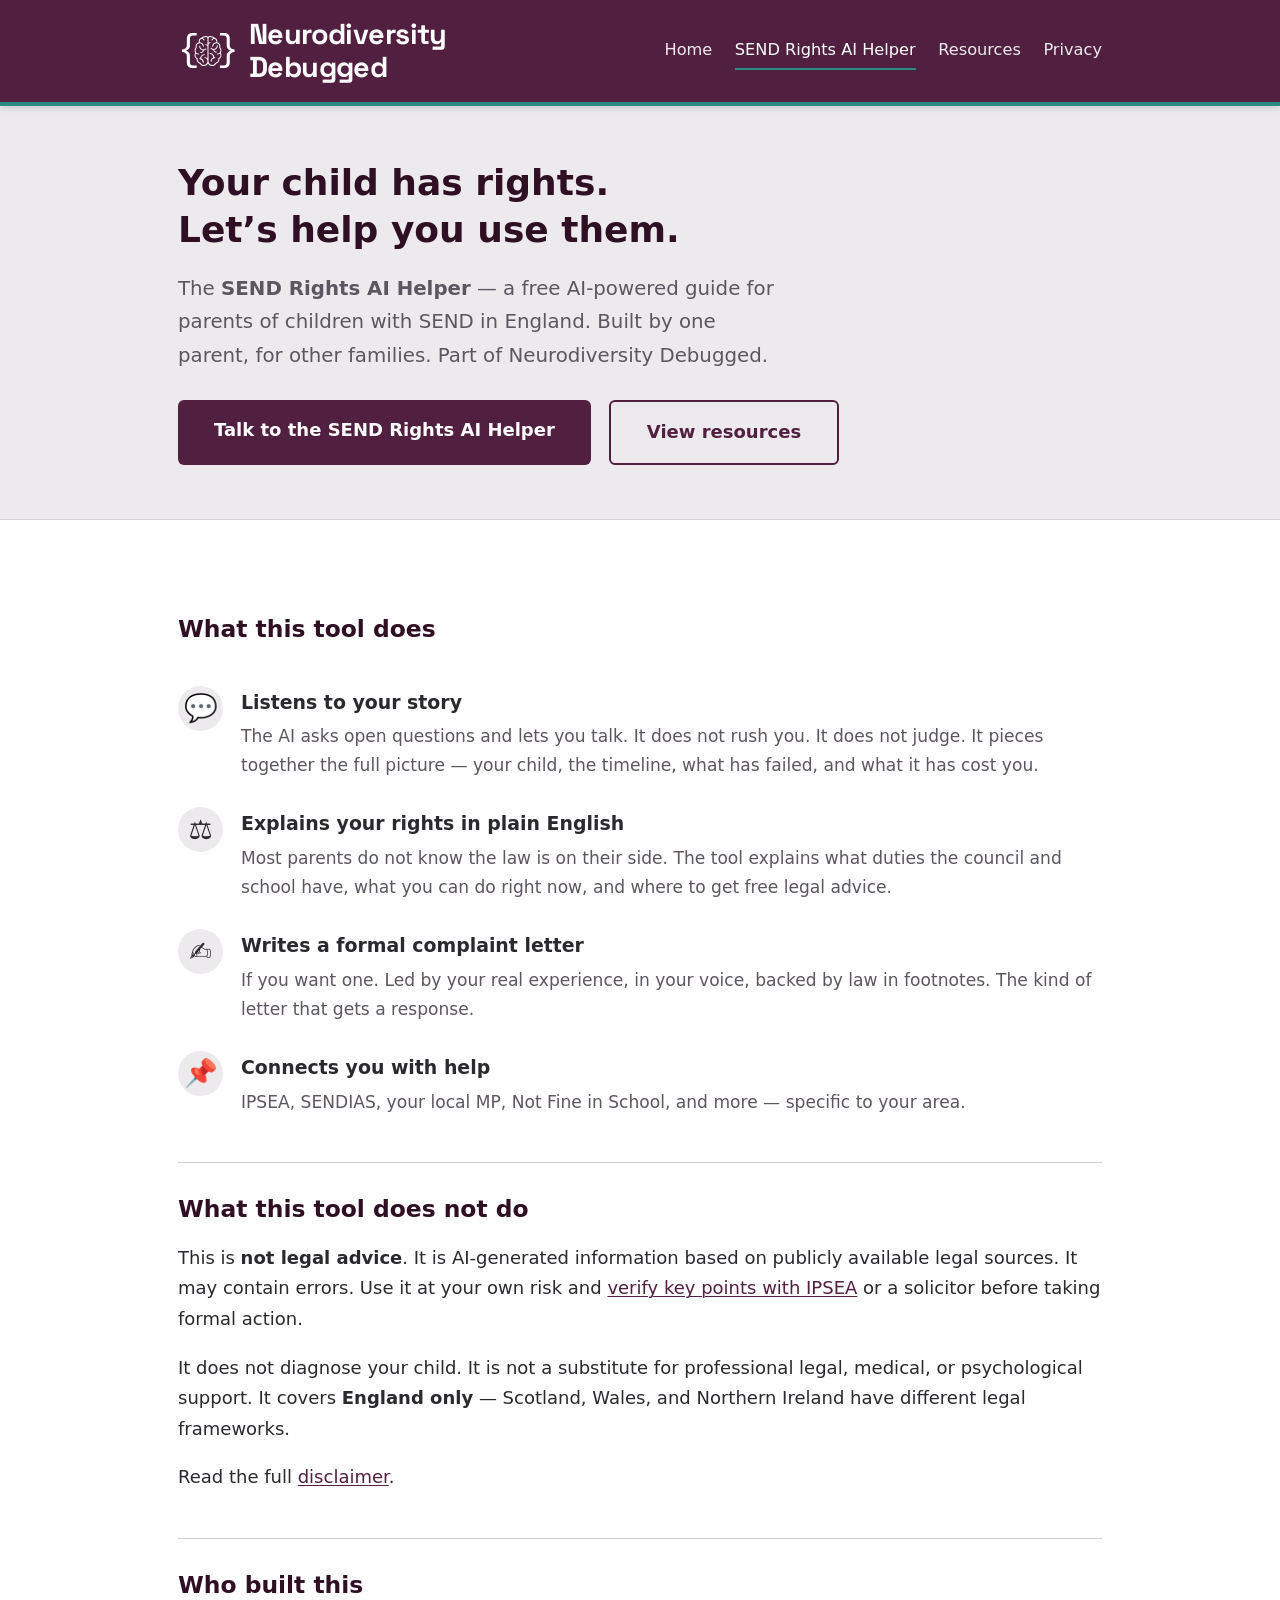
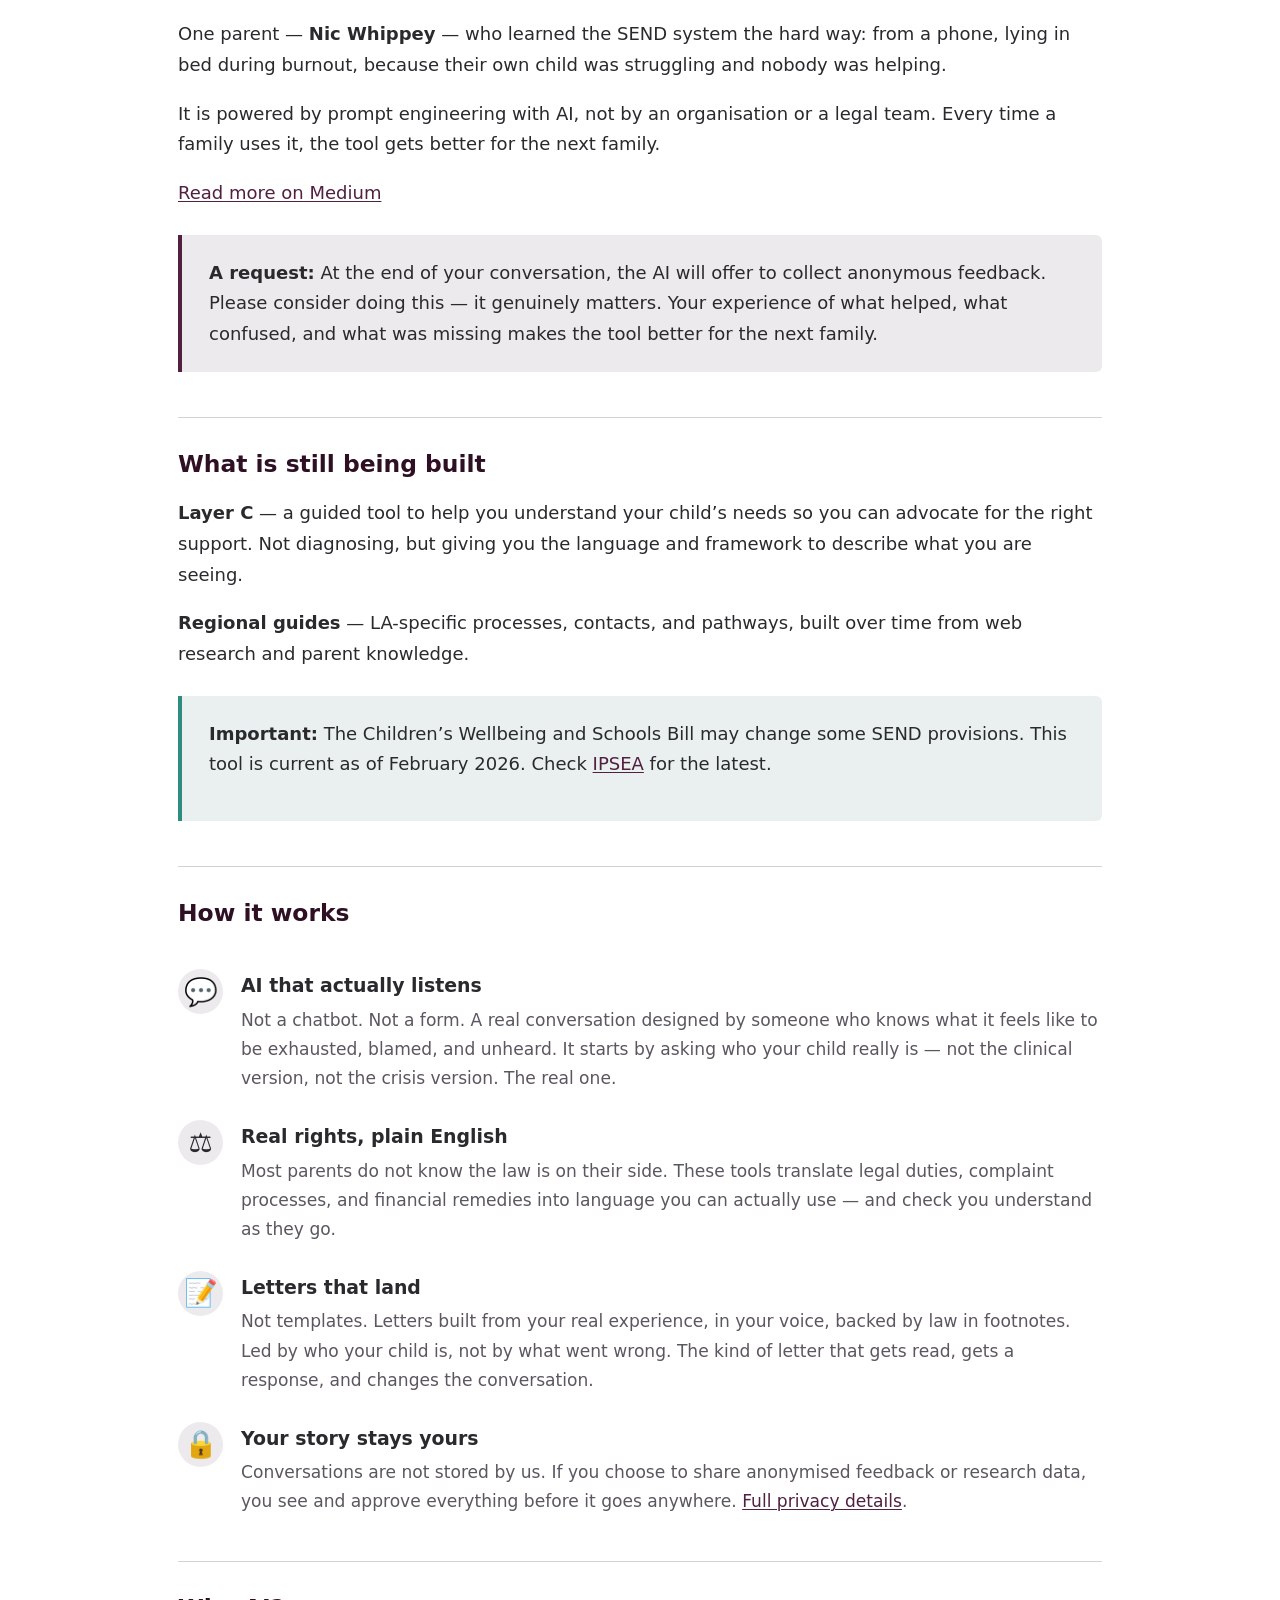
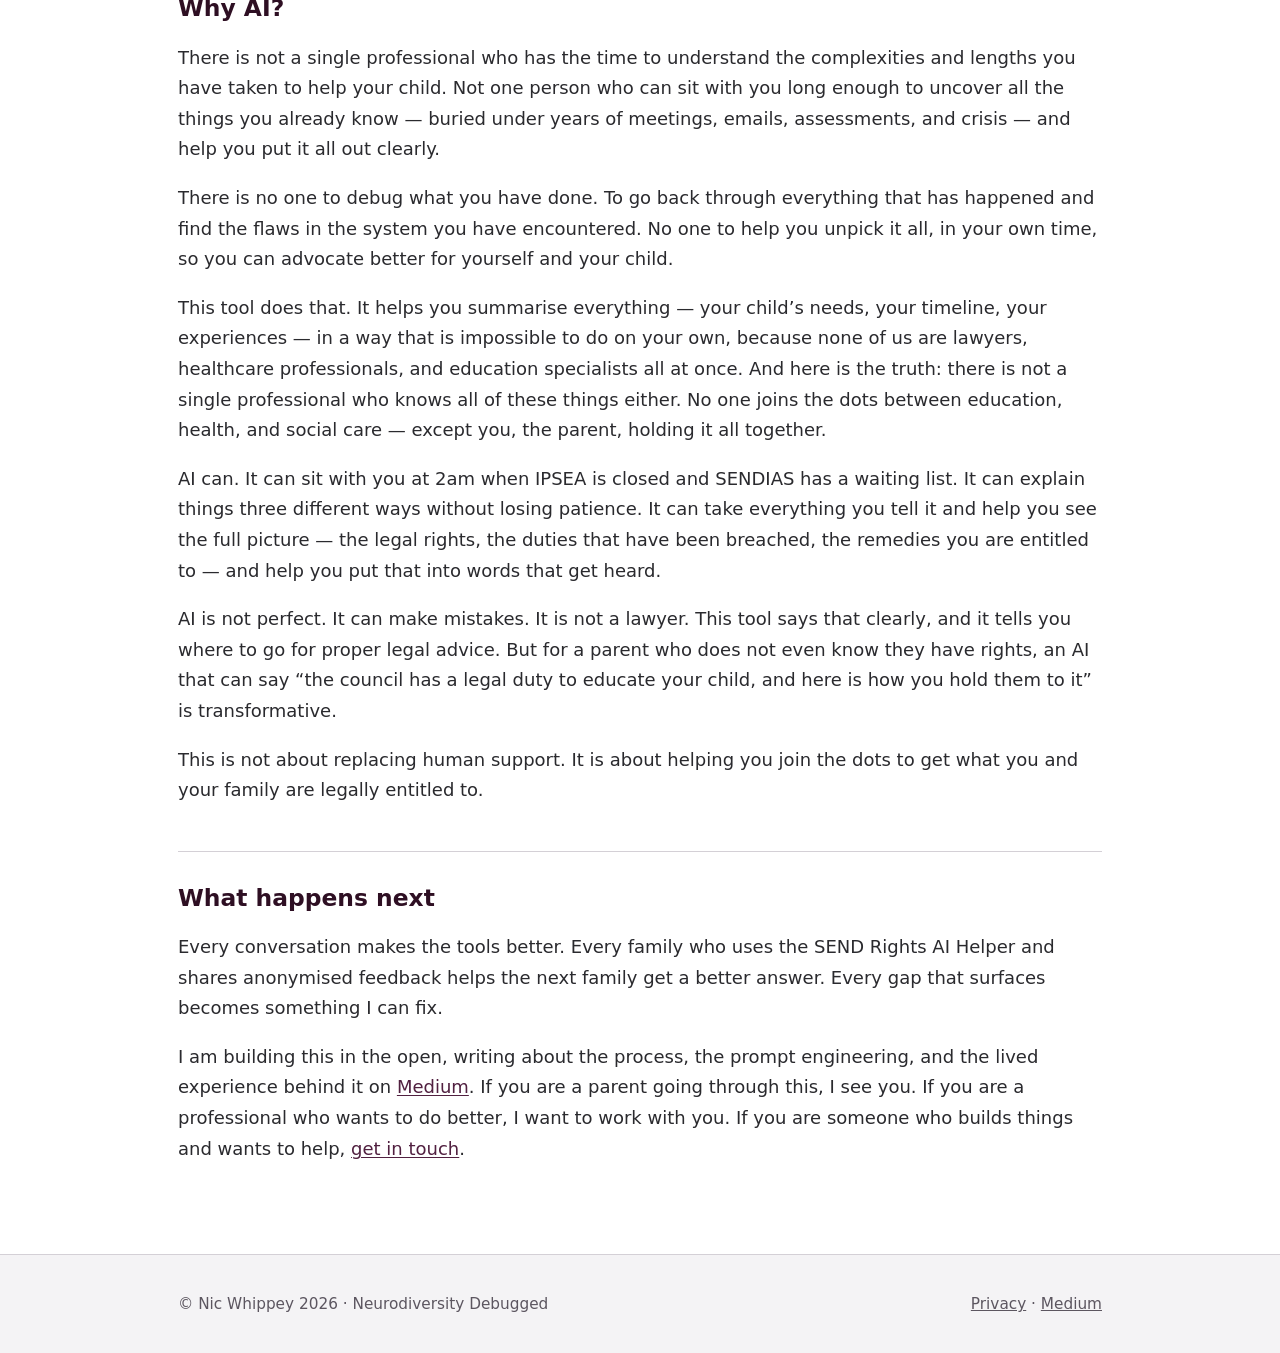
==== send-rights-ai-helper/index.html @ 7d69e595 "Add new resources and disclaimers for SEND Rights AI Helper - Created resources.html with free legal" ====
<!DOCTYPE html>
<html lang="en-GB">
<head>
  <meta charset="UTF-8">
  <meta name="viewport" content="width=device-width, initial-scale=1.0">
  <title>Neurodiversity Debugged &mdash; SEND Rights AI Helper</title>
  <meta name="description" content="Neurodiversity Debugged: free AI-powered tools for families navigating SEND in England. The SEND Rights AI Helper helps you understand your rights, get practical advice, and write formal complaint letters.">
  <link rel="stylesheet" href="/style.css">
  <link rel="icon" type="image/png" href="/icons/logo.png">
  <link rel="preconnect" href="https://fonts.googleapis.com">
  <link rel="preconnect" href="https://fonts.gstatic.com" crossorigin>
  <link href="https://fonts.googleapis.com/css2?family=Space+Grotesk:wght@600;700&display=swap" rel="stylesheet">
  <script src="/header.js" defer></script>
</head>
<body>

<a class="skip-link" href="#main">Skip to content</a>

<div id="site-header"></div>

<section class="hero">
  <div class="container">
    <h1>Your child has rights.<br>Let&rsquo;s help you use them.</h1>
    <p>The <strong>SEND Rights AI Helper</strong> — a free AI-powered guide for parents of children with SEND in England. Built by one parent, for other families. Part of Neurodiversity Debugged.</p>
    <div class="btn-group">
      <a href="#" class="btn btn-primary">Talk to the SEND Rights AI Helper</a>
      <a href="/resources.html" class="btn btn-secondary">View resources</a>
    </div>
  </div>
</section>

<main id="main">
  <div class="container">

    <h2>What this tool does</h2>

    <div class="features">
      <div class="feature">
        <div class="feature-icon" aria-hidden="true">&#128172;</div>
        <div>
          <h3>Listens to your story</h3>
          <p>The AI asks open questions and lets you talk. It does not rush you. It does not judge. It pieces together the full picture — your child, the timeline, what has failed, and what it has cost you.</p>
        </div>
      </div>

      <div class="feature">
        <div class="feature-icon" aria-hidden="true">&#9878;</div>
        <div>
          <h3>Explains your rights in plain English</h3>
          <p>Most parents do not know the law is on their side. The tool explains what duties the council and school have, what you can do right now, and where to get free legal advice.</p>
        </div>
      </div>

      <div class="feature">
        <div class="feature-icon" aria-hidden="true">&#9997;</div>
        <div>
          <h3>Writes a formal complaint letter</h3>
          <p>If you want one. Led by your real experience, in your voice, backed by law in footnotes. The kind of letter that gets a response.</p>
        </div>
      </div>

      <div class="feature">
        <div class="feature-icon" aria-hidden="true">&#128204;</div>
        <div>
          <h3>Connects you with help</h3>
          <p>IPSEA, SENDIAS, your local MP, Not Fine in School, and more — specific to your area.</p>
        </div>
      </div>
    </div>

    <h2>What this tool does not do</h2>

    <p>This is <strong>not legal advice</strong>. It is AI-generated information based on publicly available legal sources. It may contain errors. Use it at your own risk and <a href="https://www.ipsea.org.uk">verify key points with IPSEA</a> or a solicitor before taking formal action.</p>

    <p>It does not diagnose your child. It is not a substitute for professional legal, medical, or psychological support. It covers <strong>England only</strong> — Scotland, Wales, and Northern Ireland have different legal frameworks.</p>

    <p>Read the full <a href="/send-rights-ai-helper/disclaimer.html">disclaimer</a>.</p>

    <h2>Who built this</h2>

    <p>One parent — <strong>Nic Whippey</strong> — who learned the SEND system the hard way: from a phone, lying in bed during burnout, because their own child was struggling and nobody was helping.</p>

    <p>It is powered by prompt engineering with AI, not by an organisation or a legal team. Every time a family uses it, the tool gets better for the next family.</p>

    <p><a href="https://medium.com/@nic.whippey">Read more on Medium</a></p>

    <div class="highlight">
      <p><strong>A request:</strong> At the end of your conversation, the AI will offer to collect anonymous feedback. Please consider doing this — it genuinely matters. Your experience of what helped, what confused, and what was missing makes the tool better for the next family.</p>
    </div>

    <h2>What is still being built</h2>

    <p><strong>Layer C</strong> — a guided tool to help you understand your child&rsquo;s needs so you can advocate for the right support. Not diagnosing, but giving you the language and framework to describe what you are seeing.</p>

    <p><strong>Regional guides</strong> — LA-specific processes, contacts, and pathways, built over time from web research and parent knowledge.</p>

    <!--
    <p>If you would like to help test Layer C when it is ready, <a href="#">sign up here</a>.</p>
    -->

    <div class="warning">
      <p><strong>Important:</strong> The Children&rsquo;s Wellbeing and Schools Bill may change some SEND provisions. This tool is current as of February 2026. Check <a href="https://www.ipsea.org.uk">IPSEA</a> for the latest.</p>
    </div>

    <h2>How it works</h2>

    <div class="features">
      <div class="feature">
        <div class="feature-icon" aria-hidden="true">&#128172;</div>
        <div>
          <h3>AI that actually listens</h3>
          <p>Not a chatbot. Not a form. A real conversation designed by someone who knows what it feels like to be exhausted, blamed, and unheard. It starts by asking who your child really is &mdash; not the clinical version, not the crisis version. The real one.</p>
        </div>
      </div>

      <div class="feature">
        <div class="feature-icon" aria-hidden="true">&#9878;</div>
        <div>
          <h3>Real rights, plain English</h3>
          <p>Most parents do not know the law is on their side. These tools translate legal duties, complaint processes, and financial remedies into language you can actually use &mdash; and check you understand as they go.</p>
        </div>
      </div>

      <div class="feature">
        <div class="feature-icon" aria-hidden="true">&#128221;</div>
        <div>
          <h3>Letters that land</h3>
          <p>Not templates. Letters built from your real experience, in your voice, backed by law in footnotes. Led by who your child is, not by what went wrong. The kind of letter that gets read, gets a response, and changes the conversation.</p>
        </div>
      </div>

      <div class="feature">
        <div class="feature-icon" aria-hidden="true">&#128274;</div>
        <div>
          <h3>Your story stays yours</h3>
          <p>Conversations are not stored by us. If you choose to share anonymised feedback or research data, you see and approve everything before it goes anywhere. <a href="/send-rights-ai-helper/privacy.html">Full privacy details</a>.</p>
        </div>
      </div>
    </div>

    <h2>Why AI?</h2>

    <p>There is not a single professional who has the time to understand the complexities and lengths you have taken to help your child. Not one person who can sit with you long enough to uncover all the things you already know &mdash; buried under years of meetings, emails, assessments, and crisis &mdash; and help you put it all out clearly.</p>

    <p>There is no one to debug what you have done. To go back through everything that has happened and find the flaws in the system you have encountered. No one to help you unpick it all, in your own time, so you can advocate better for yourself and your child.</p>

    <p>This tool does that. It helps you summarise everything &mdash; your child&rsquo;s needs, your timeline, your experiences &mdash; in a way that is impossible to do on your own, because none of us are lawyers, healthcare professionals, and education specialists all at once. And here is the truth: there is not a single professional who knows all of these things either. No one joins the dots between education, health, and social care &mdash; except you, the parent, holding it all together.</p>

    <p>AI can. It can sit with you at 2am when IPSEA is closed and SENDIAS has a waiting list. It can explain things three different ways without losing patience. It can take everything you tell it and help you see the full picture &mdash; the legal rights, the duties that have been breached, the remedies you are entitled to &mdash; and help you put that into words that get heard.</p>

    <p>AI is not perfect. It can make mistakes. It is not a lawyer. This tool says that clearly, and it tells you where to go for proper legal advice. But for a parent who does not even know they have rights, an AI that can say &ldquo;the council has a legal duty to educate your child, and here is how you hold them to it&rdquo; is transformative.</p>

    <p>This is not about replacing human support. It is about helping you join the dots to get what you and your family are legally entitled to.</p>

    <h2>What happens next</h2>

    <p>Every conversation makes the tools better. Every family who uses the SEND Rights AI Helper and shares anonymised feedback helps the next family get a better answer. Every gap that surfaces becomes something I can fix.</p>

    <p>I am building this in the open, writing about the process, the prompt engineering, and the lived experience behind it on <a href="https://medium.com/@nic.whippey">Medium</a>. If you are a parent going through this, I see you. If you are a professional who wants to do better, I want to work with you. If you are someone who builds things and wants to help, <a class="site-email">get in touch</a>.</p>

  </div>
</main>

<div id="site-footer"></div>

</body>
</html>
---- style.css ----
/* === Neurodiversity Debugged — Site Styles === */
/* Designed for exhausted parents. Large text, high contrast, calm colours, no clutter. */

:root {
  --primary: #512040;          /* Aubergine (≈9.5:1 on white ✓ AAA) */
  --primary-light: #EDEAED;    /* Cool grey-mauve wash — no pink */
  --primary-dark: #2E0F23;     /* Deep aubergine (≈16.5:1 on white ✓ AAA) */
  --accent: #2D8C82;           /* Teal accent (≈4.1:1 on white ✓ large text) */
  --text: #2A2A2E;             /* Near-black neutral (≈14:1 on white ✓ AAA) */
  --text-light: #5C5660;       /* Grey-mauve, not pink (≈5.8:1 on white ✓ AA) */
  --bg: #ffffff;
  --bg-warm: #F4F3F5;          /* Cool grey off-white — not pink */
  --border: #D4D0D6;           /* Neutral grey-mauve border */
  --link: #512040;
  --link-hover: #2E0F23;
  --danger: #B8433B;           /* Clear red (≈5.0:1 on white ✓ AA) */
  --max-width: 960px;
}

/* === Reset === */
*, *::before, *::after {
  box-sizing: border-box;
  margin: 0;
  padding: 0;
}

/* === Base === */
html {
  font-size: 18px;
  scroll-behavior: smooth;
}

body {
  font-family: 'Segoe UI', system-ui, -apple-system, sans-serif;
  color: var(--text);
  background: var(--bg);
  line-height: 1.7;
  -webkit-font-smoothing: antialiased;
}

/* === Layout === */
.container {
  max-width: var(--max-width);
  margin: 0 auto;
  padding: 0 1rem;
}

/* === Header === */
header {
  background: var(--primary);
  color: white;
  padding: 1rem 0;
  border-bottom: 4px solid var(--accent);
  position: sticky;
  top: 0;
  z-index: 1000;
  box-shadow: 0 2px 8px rgba(0,0,0,0.15);
}

header .container {
  display: flex;
  justify-content: space-between;
  align-items: center;
  flex-wrap: wrap;
  gap: 1rem;
}

.site-title {
  font-family: 'Space Grotesk', system-ui, sans-serif;
  font-size: 1.6rem;
  font-weight: 700;
  color: white;
  text-decoration: none;
  display: flex;
  align-items: center;
  gap: 0.6rem;
  line-height: 1.15;
  letter-spacing: -0.02em;
}

.site-logo {
  flex-shrink: 0;
}

.site-title:hover {
  opacity: 0.9;
}

nav {
  display: flex;
  gap: 1.25rem;
  flex-wrap: wrap;
}

nav a {
  color: rgba(255, 255, 255, 0.9);
  text-decoration: none;
  font-size: 0.9rem;
  font-weight: 500;
  padding: 0.25rem 0;
  border-bottom: 2px solid transparent;
  transition: border-color 0.2s, color 0.2s;
}

nav a:hover,
nav a[aria-current="page"] {
  color: white;
  border-bottom-color: var(--accent);
}

/* === Hero === */
.hero {
  background: var(--primary-light);
  padding: 3rem 0;
  border-bottom: 1px solid var(--border);
}

.hero h1 {
  font-size: 2rem;
  line-height: 1.3;
  margin-bottom: 1rem;
  color: var(--primary-dark);
}

.hero p {
  font-size: 1.1rem;
  color: var(--text-light);
  margin-bottom: 1.5rem;
  max-width: 600px;
}

/* === Buttons === */
.btn {
  display: inline-block;
  padding: 0.85rem 2rem;
  border-radius: 6px;
  font-size: 1rem;
  font-weight: 600;
  text-decoration: none;
  transition: background 0.2s, transform 0.1s;
  cursor: pointer;
  border: none;
}

.btn:active {
  transform: translateY(1px);
}

.btn-primary {
  background: var(--primary);
  color: white;
}

.btn-primary:hover {
  background: var(--primary-dark);
}

.btn-secondary {
  background: transparent;
  color: var(--primary);
  border: 2px solid var(--primary);
}

.btn-secondary:hover {
  background: var(--primary-light);
}

.btn-group {
  display: flex;
  gap: 1rem;
  flex-wrap: wrap;
  margin-top: 0.5rem;
}

/* === Main content === */
main {
  padding: 2.5rem 0 4rem;
}

main h1 {
  font-size: 1.8rem;
  color: var(--primary-dark);
  margin-bottom: 1.5rem;
  line-height: 1.3;
}

main h2 {
  font-size: 1.3rem;
  color: var(--primary-dark);
  margin-top: 2.5rem;
  margin-bottom: 0.75rem;
  padding-top: 1.5rem;
  border-top: 1px solid var(--border);
}

main h2:first-of-type {
  border-top: none;
  padding-top: 0;
}

main h3 {
  font-size: 1.1rem;
  color: var(--text);
  margin-top: 1.5rem;
  margin-bottom: 0.5rem;
}

main p {
  margin-bottom: 1rem;
}

main ul, main ol {
  margin-bottom: 1rem;
  padding-left: 1.5rem;
}

main li {
  margin-bottom: 0.4rem;
}

main a {
  color: var(--link);
  text-decoration: underline;
  text-decoration-thickness: 1px;
  text-underline-offset: 2px;
}

main a:hover {
  color: var(--link-hover);
  text-decoration-thickness: 2px;
}

/* === Cards === */
.card-grid {
  display: grid;
  grid-template-columns: repeat(auto-fit, minmax(280px, 1fr));
  gap: 1.25rem;
  margin: 1.5rem 0;
}

.card {
  background: var(--bg-warm);
  border: 1px solid var(--border);
  border-radius: 8px;
  padding: 1.5rem;
}

.card h3 {
  margin-top: 0;
  margin-bottom: 0.5rem;
  color: var(--primary-dark);
}

.card p {
  font-size: 0.95rem;
  color: var(--text-light);
  margin-bottom: 0.75rem;
}

.card a.card-link {
  font-weight: 600;
  font-size: 0.95rem;
}

a.card-link-block {
  display: block;
  text-decoration: none;
  color: inherit;
  transition: transform 0.15s ease, box-shadow 0.15s ease;
  cursor: pointer;
}

a.card-link-block:hover,
a.card-link-block:focus-visible {
  transform: translateY(-3px);
  box-shadow: 0 4px 12px rgba(0,0,0,0.12);
  border-color: var(--accent);
}

a.card-link-block:focus-visible {
  outline: 3px solid var(--accent);
  outline-offset: 2px;
}

/* === Highlight box === */
.highlight {
  background: var(--primary-light);
  border-left: 4px solid var(--primary);
  padding: 1.25rem 1.5rem;
  border-radius: 0 6px 6px 0;
  margin: 1.5rem 0;
}

.highlight p {
  margin-bottom: 0.5rem;
}

.highlight p:last-child {
  margin-bottom: 0;
}

/* === Warning box === */
.warning {
  background: #EAF0EF;
  border-left: 4px solid var(--accent);
  padding: 1.25rem 1.5rem;
  border-radius: 0 6px 6px 0;
  margin: 1.5rem 0;
}

/* === Feature list (landing page) === */
.features {
  margin: 2rem 0;
}

.feature {
  display: flex;
  gap: 1rem;
  align-items: flex-start;
  margin-bottom: 1.5rem;
}

.feature-icon {
  font-size: 1.5rem;
  flex-shrink: 0;
  width: 2.5rem;
  height: 2.5rem;
  background: var(--primary-light);
  border-radius: 50%;
  display: flex;
  align-items: center;
  justify-content: center;
}

.feature h3 {
  margin-top: 0;
  margin-bottom: 0.25rem;
  font-size: 1.05rem;
}

.feature p {
  font-size: 0.95rem;
  color: var(--text-light);
  margin-bottom: 0;
}

/* === Table === */
table {
  width: 100%;
  border-collapse: collapse;
  margin: 1.5rem 0;
  font-size: 0.95rem;
}

th, td {
  text-align: left;
  padding: 0.75rem 1rem;
  border-bottom: 1px solid var(--border);
}

th {
  background: var(--bg-warm);
  font-weight: 600;
  color: var(--primary-dark);
}

/* === Footer === */
footer {
  background: var(--bg-warm);
  border-top: 1px solid var(--border);
  padding: 2rem 0;
  font-size: 0.85rem;
  color: var(--text-light);
}

footer .container {
  display: flex;
  justify-content: space-between;
  flex-wrap: wrap;
  gap: 1rem;
}

footer a {
  color: var(--text-light);
  text-decoration: underline;
}

footer a:hover {
  color: var(--primary);
}

/* === Responsive === */
@media (max-width: 600px) {
  html {
    font-size: 16px;
  }

  header .container {
    flex-direction: column;
    align-items: flex-start;
  }

  .hero {
    padding: 2rem 0;
  }

  .hero h1 {
    font-size: 1.6rem;
  }

  .btn-group {
    flex-direction: column;
  }

  .btn {
    text-align: center;
    width: 100%;
  }

  footer .container {
    flex-direction: column;
  }
}

/* === Accessibility === */
:focus-visible {
  outline: 3px solid var(--accent);
  outline-offset: 2px;
}

@media (prefers-reduced-motion: reduce) {
  *, *::before, *::after {
    transition: none !important;
    animation: none !important;
    scroll-behavior: auto !important;
  }
}

/* Skip link */
.skip-link {
  position: absolute;
  top: -100%;
  left: 1rem;
  background: var(--primary);
  color: white;
  padding: 0.5rem 1rem;
  border-radius: 0 0 6px 6px;
  z-index: 100;
  font-weight: 600;
}

.skip-link:focus {
  top: 0;
}

/* === Print === */
@media print {
  header, footer, .btn, nav {
    display: none;
  }

  main {
    padding: 0;
  }

  body {
    font-size: 12pt;
  }
}
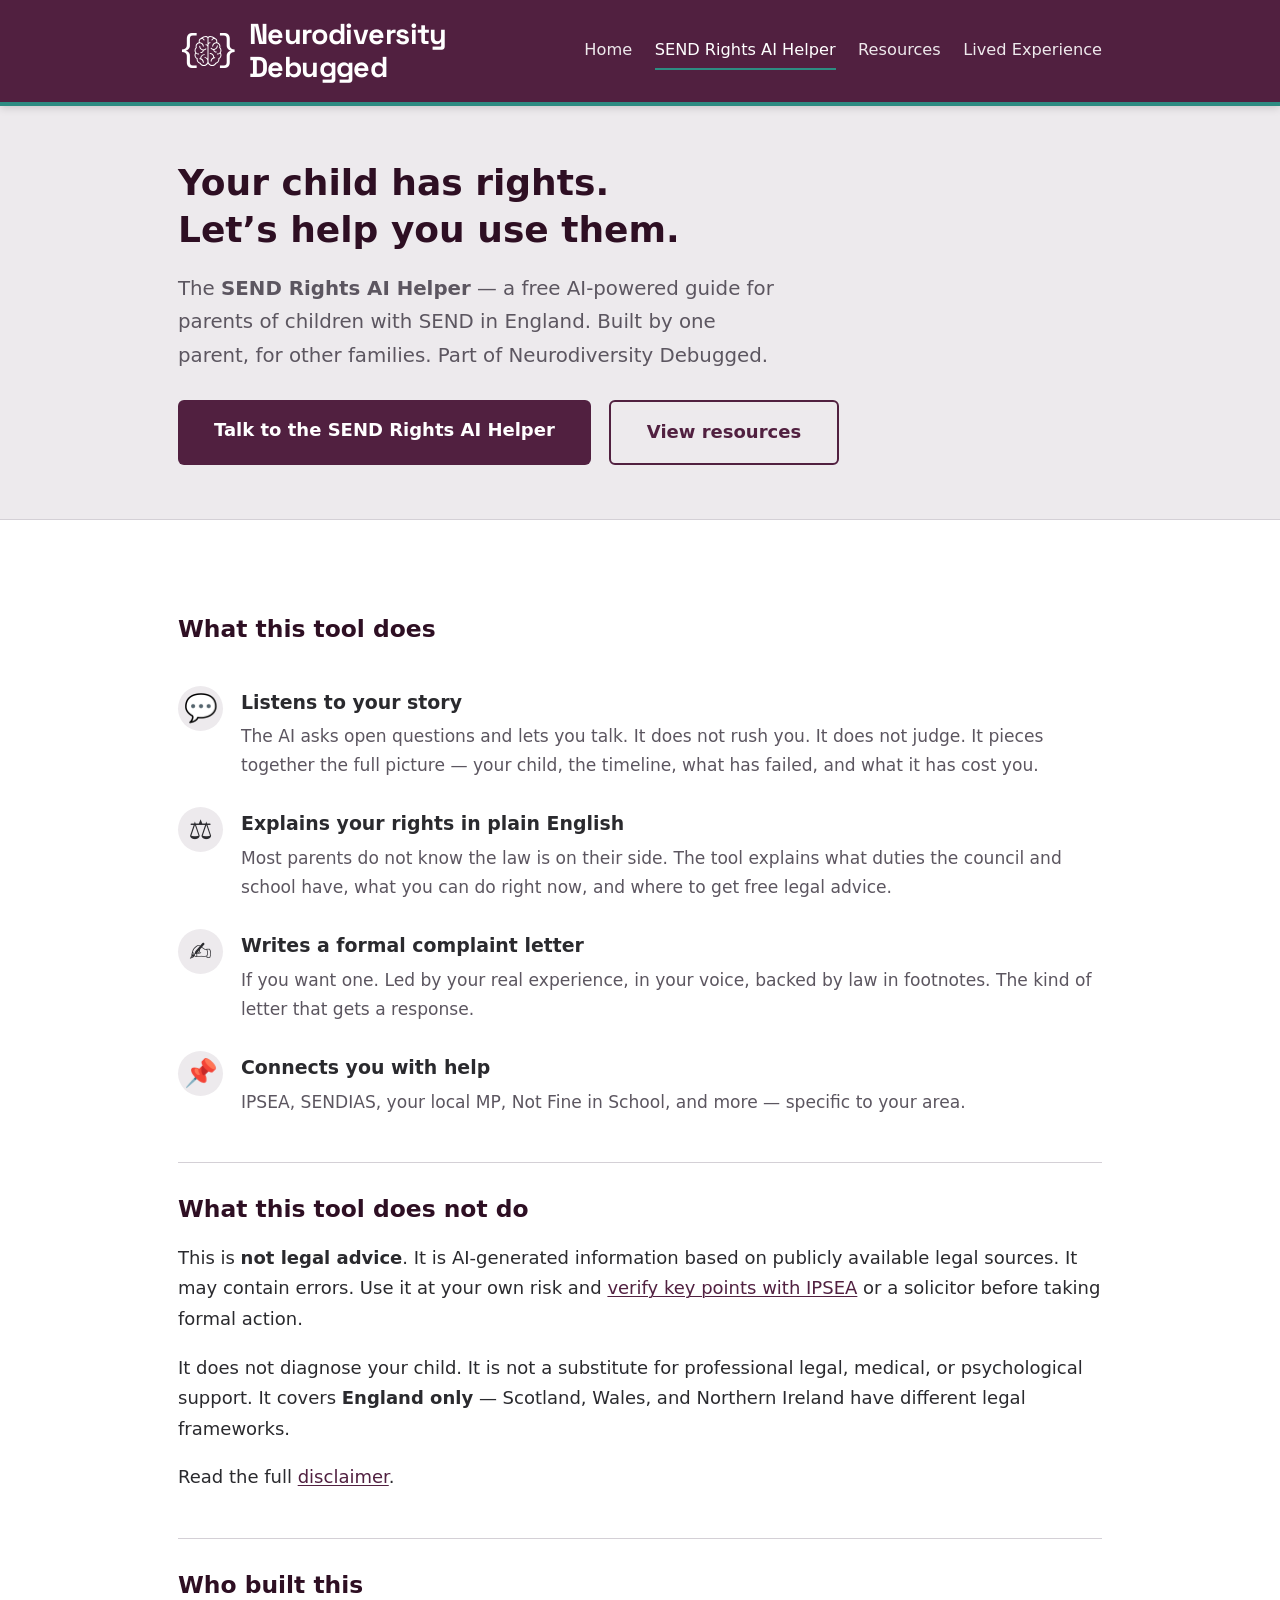
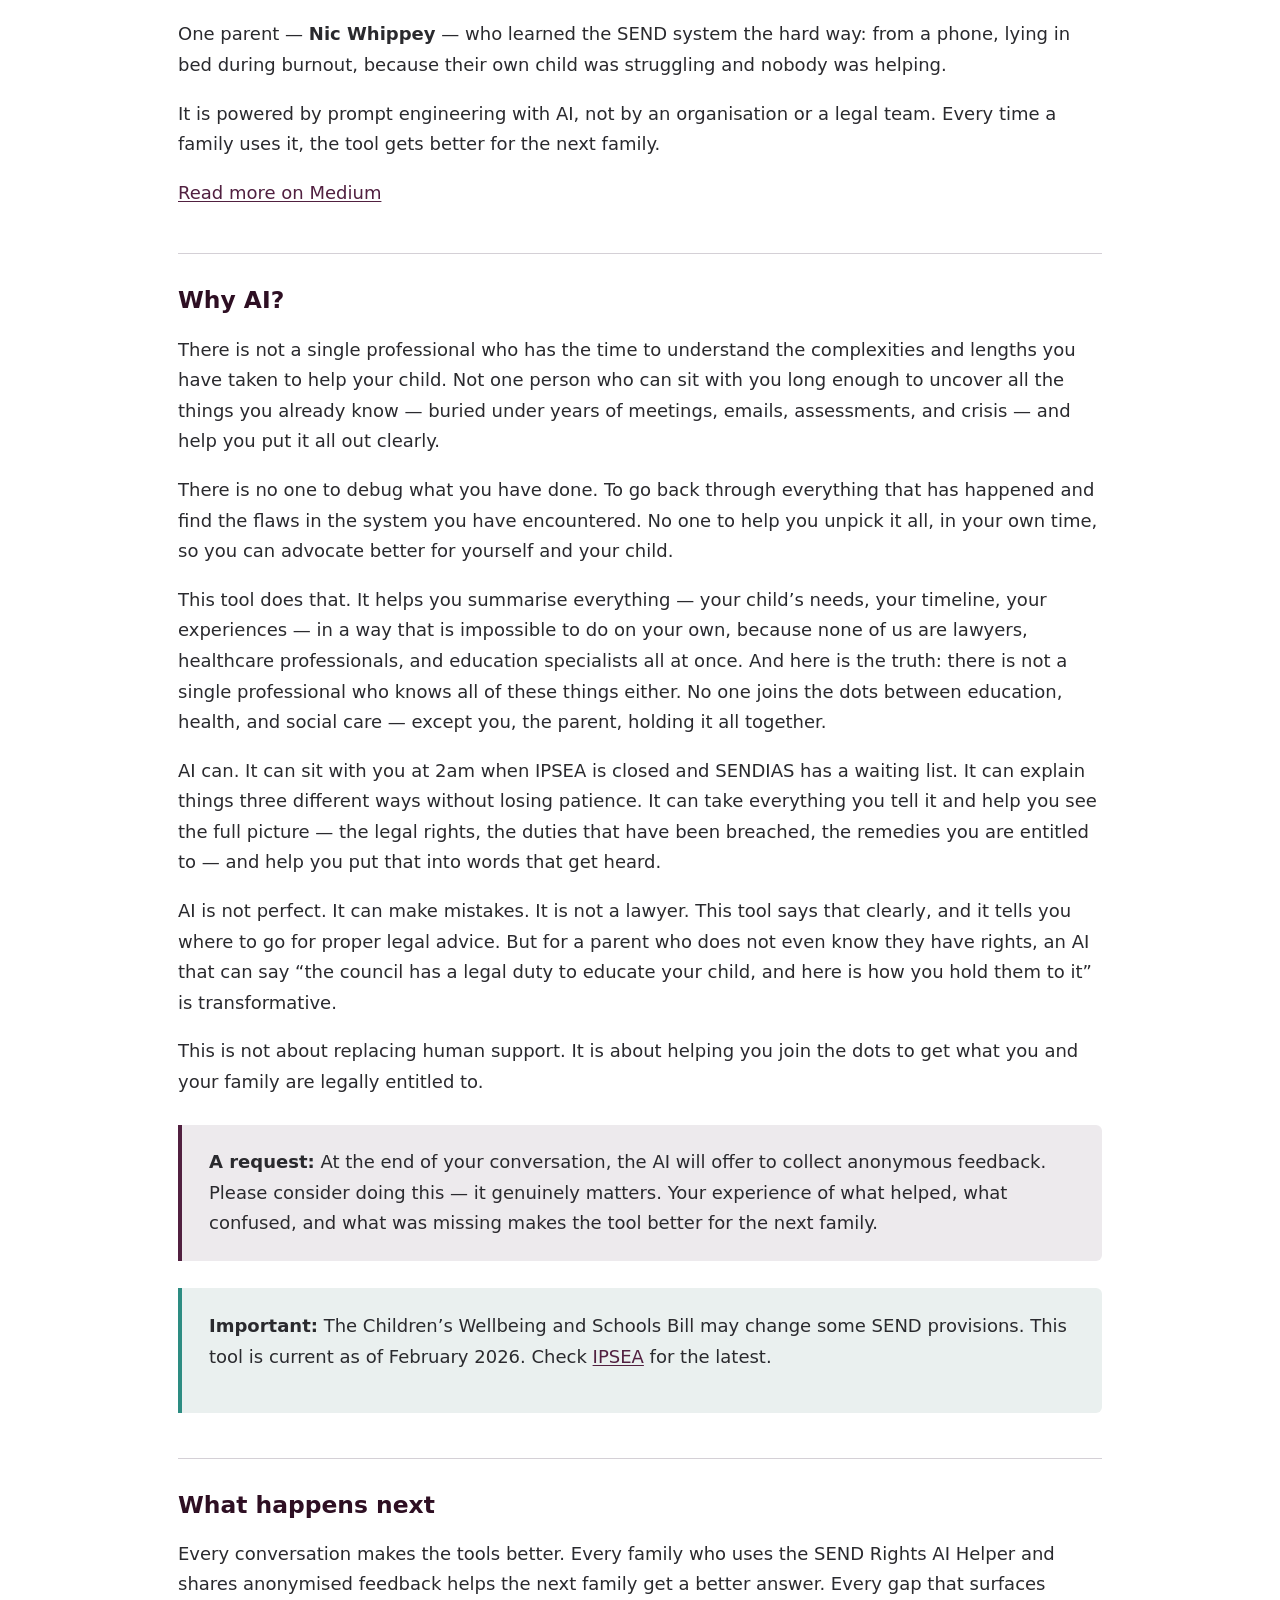
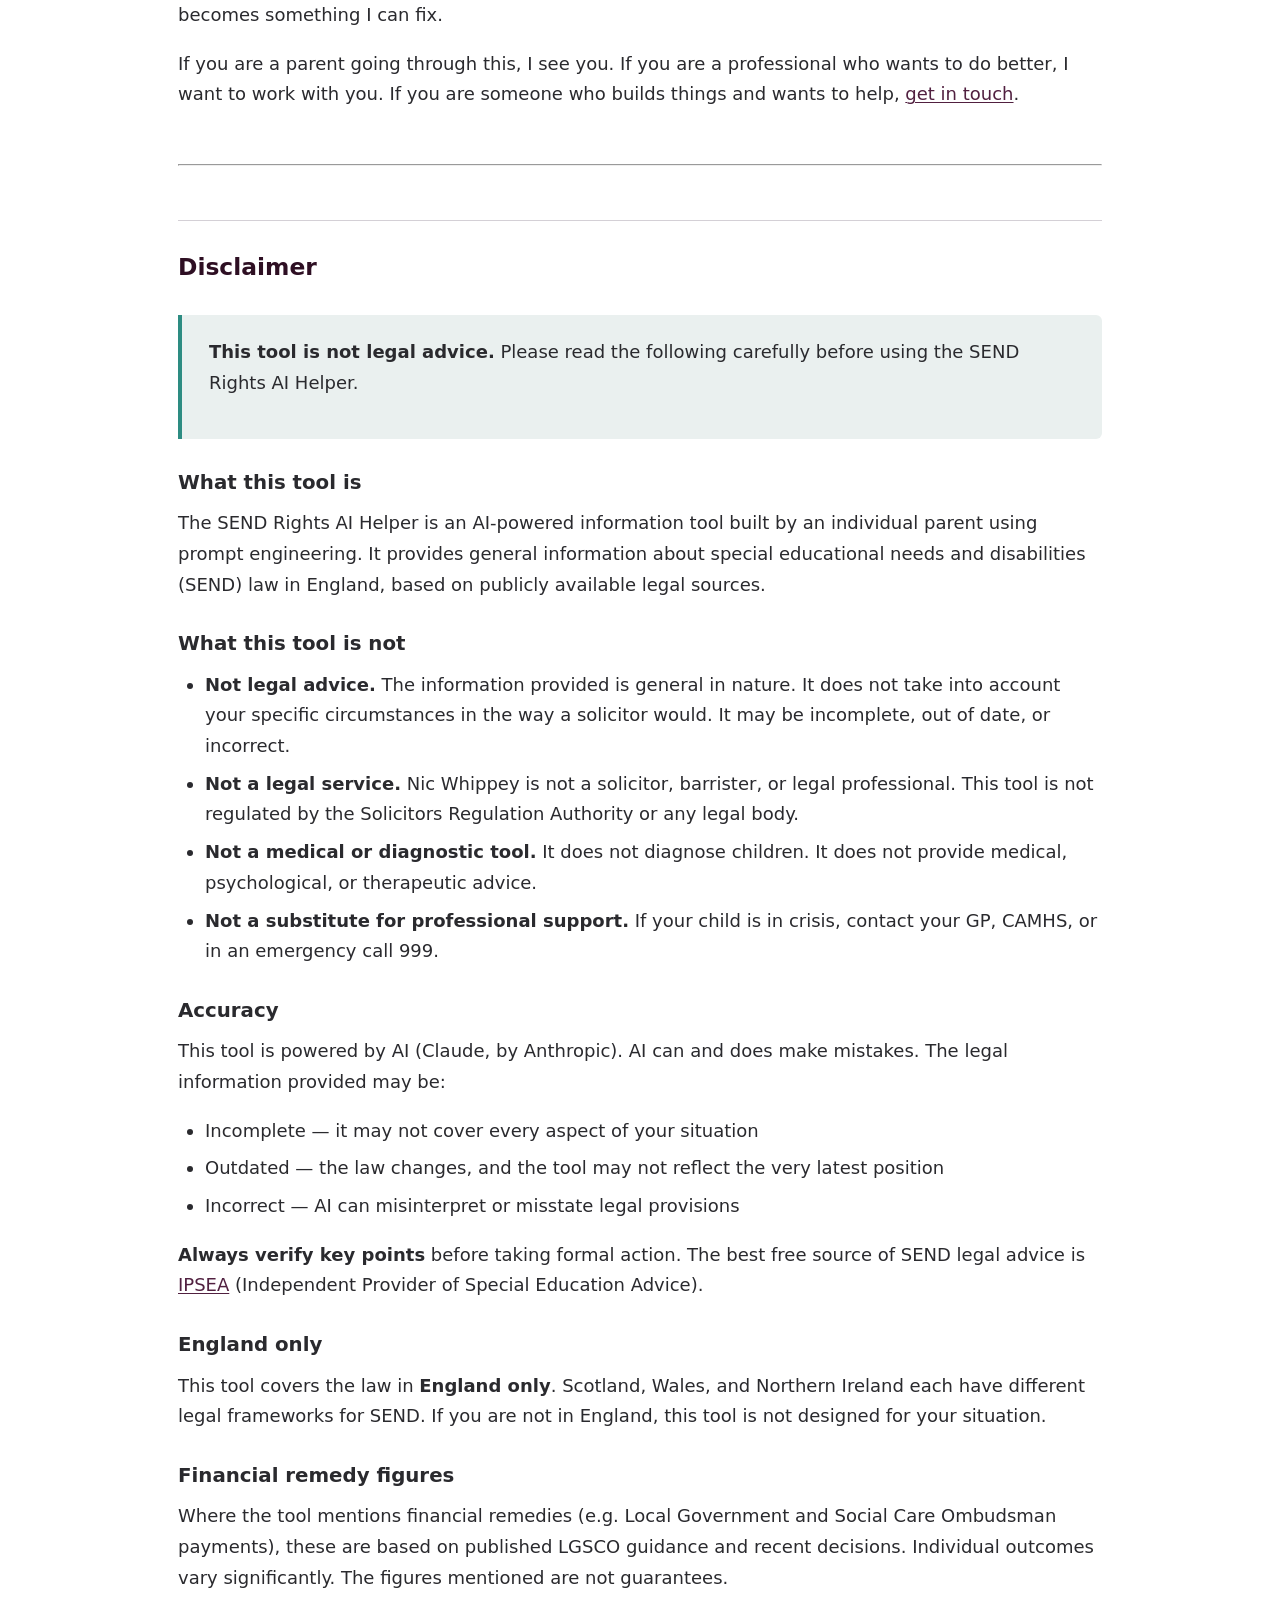
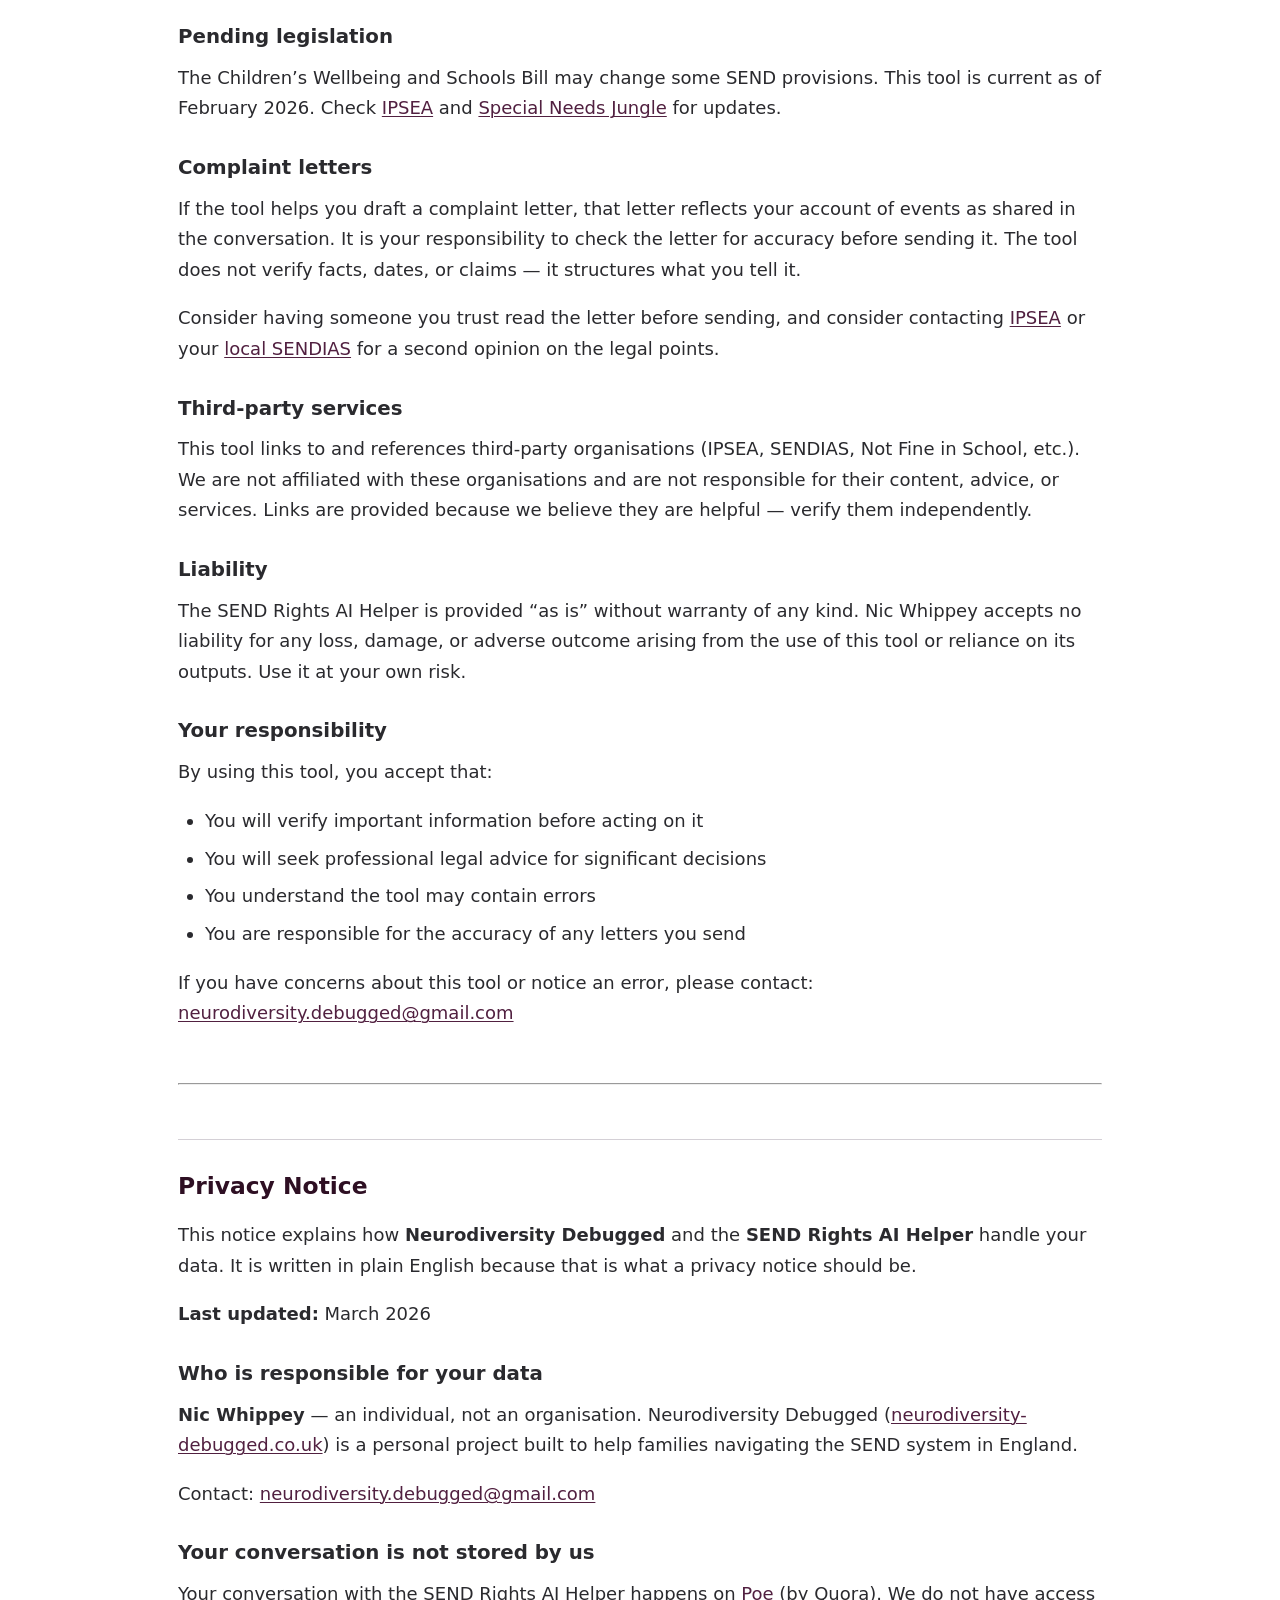
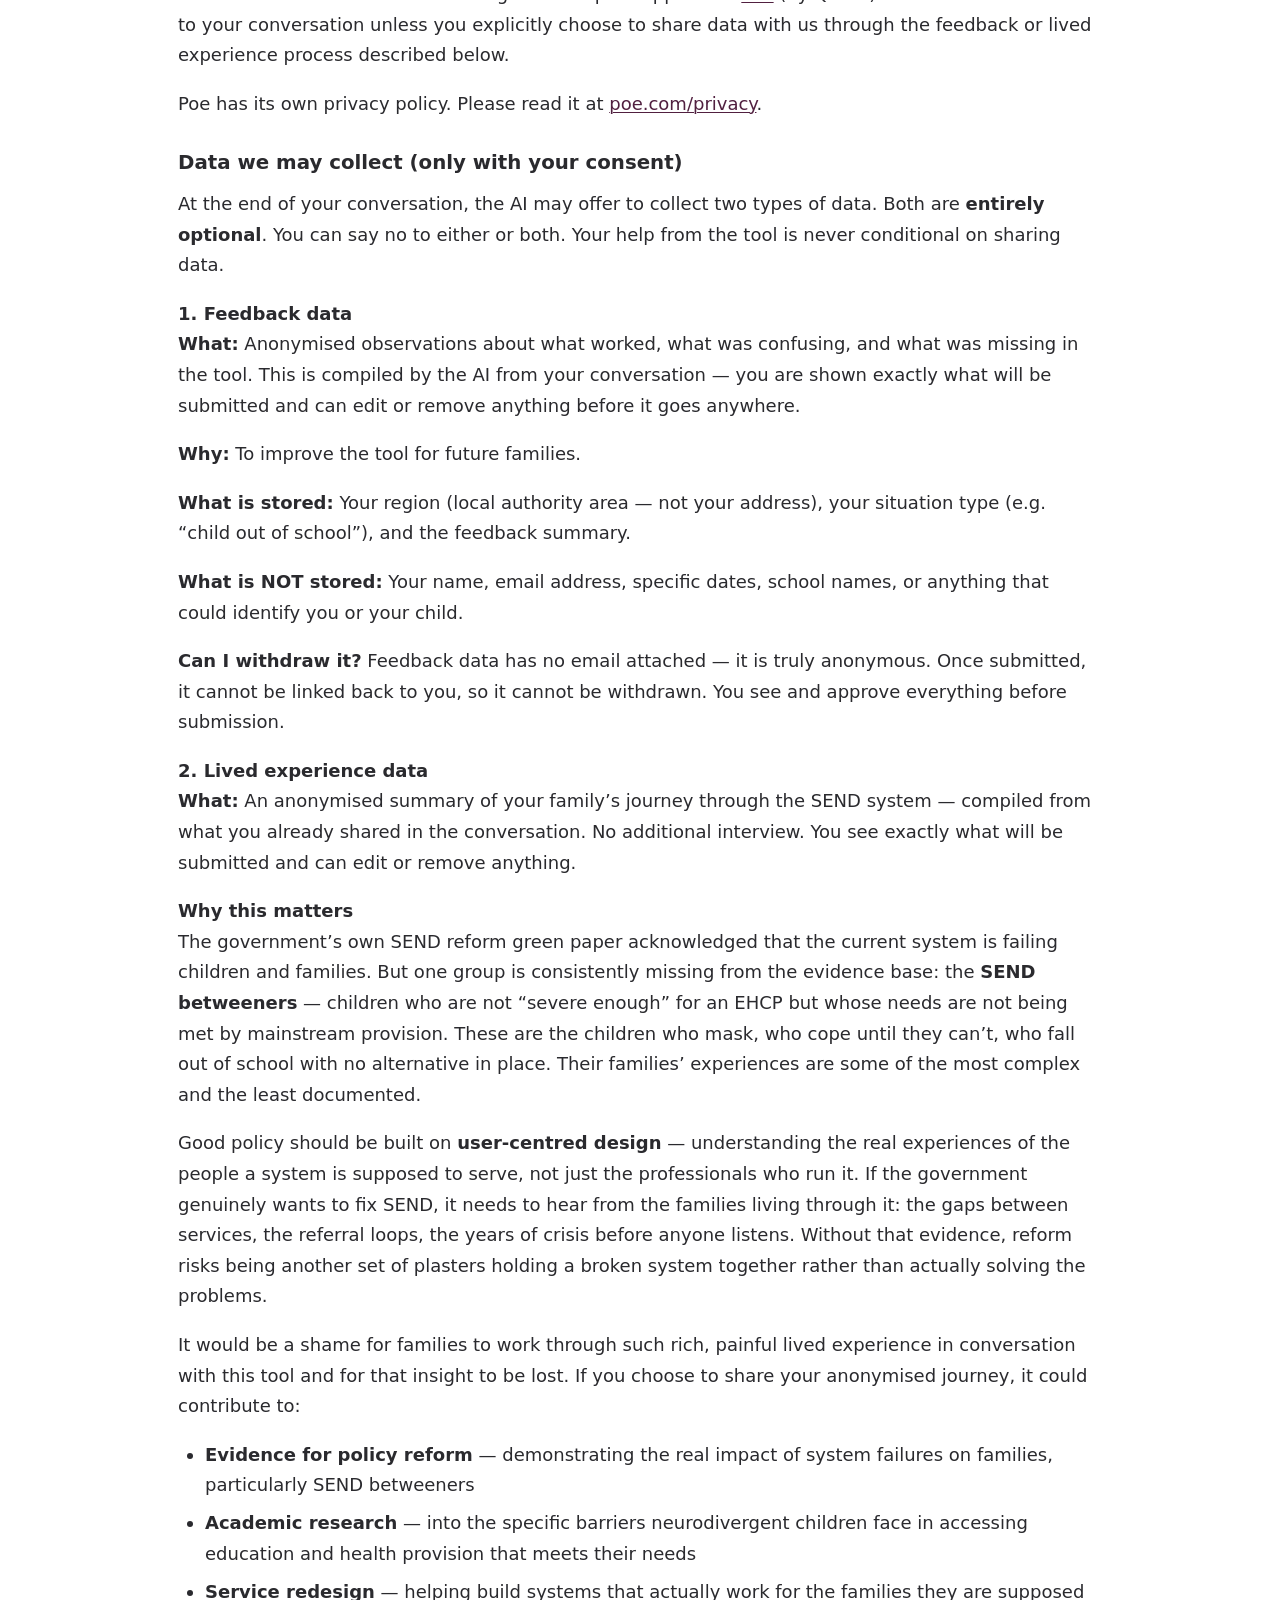
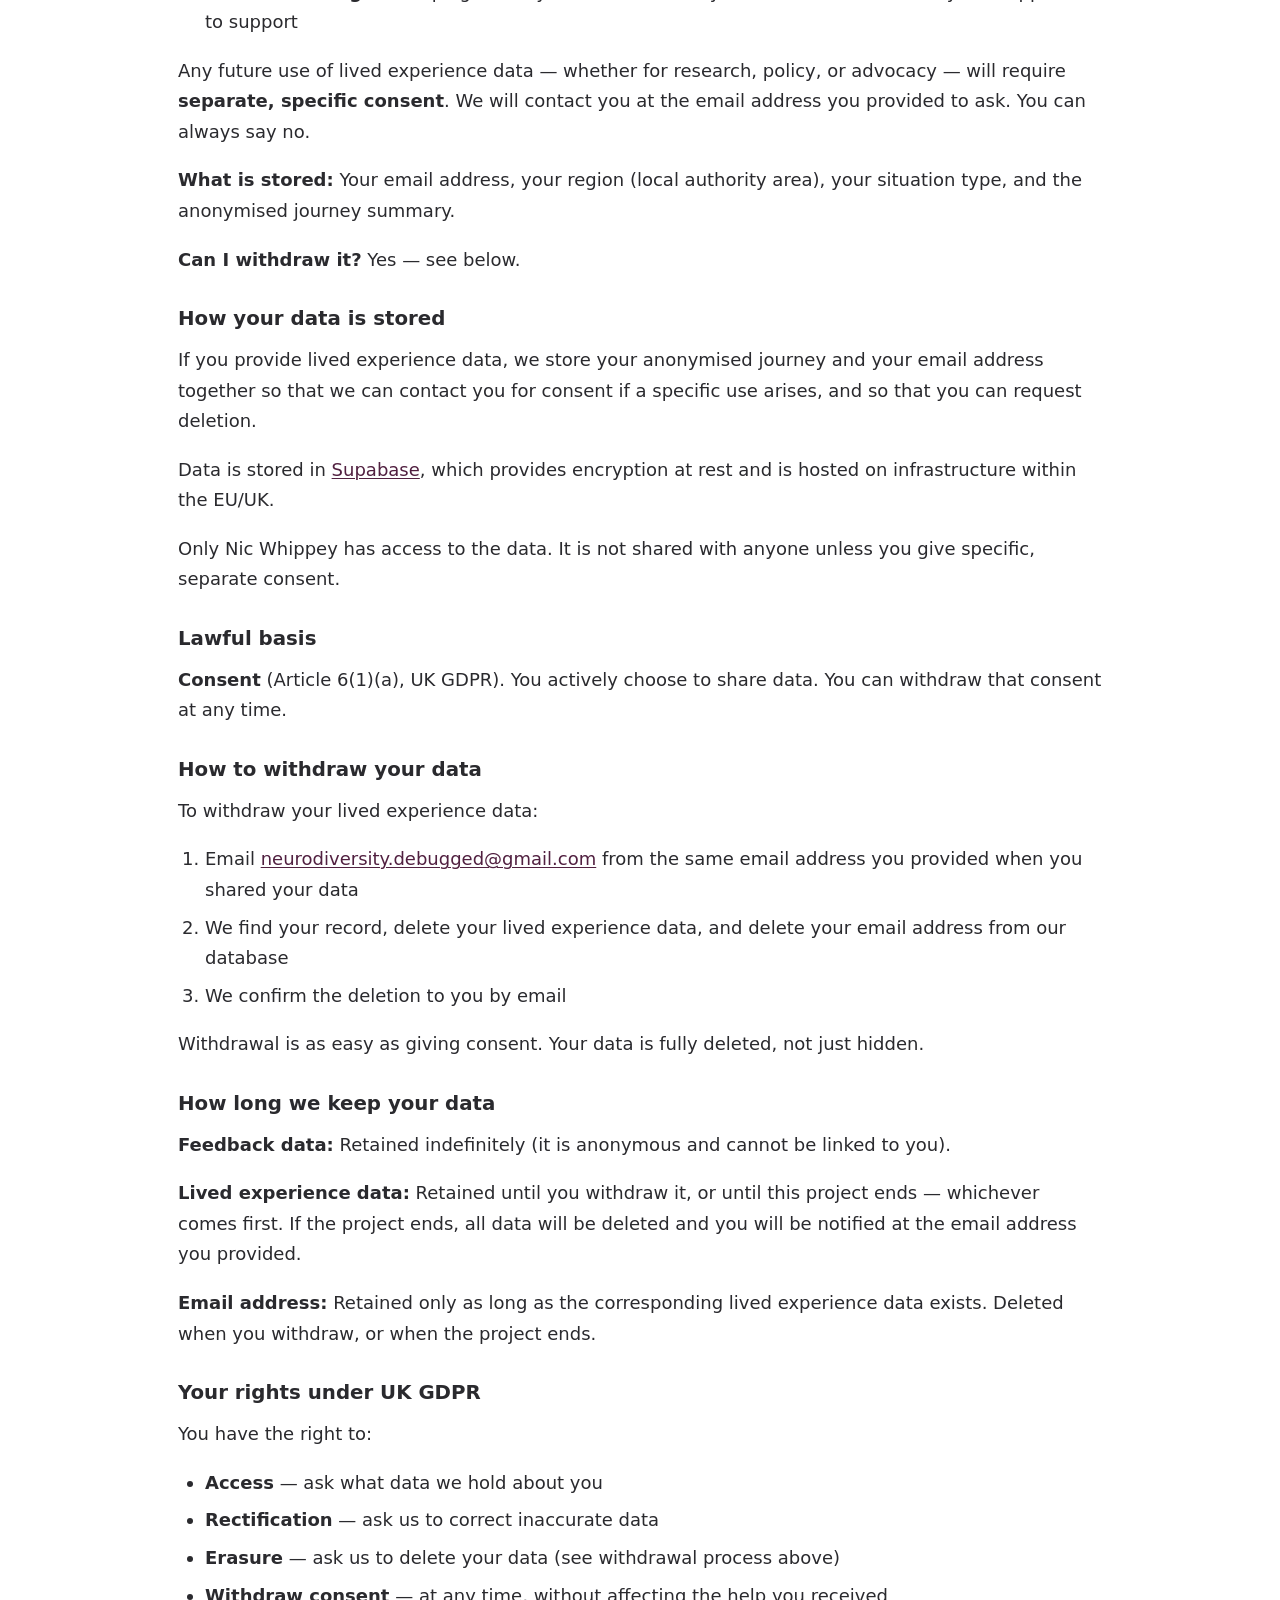
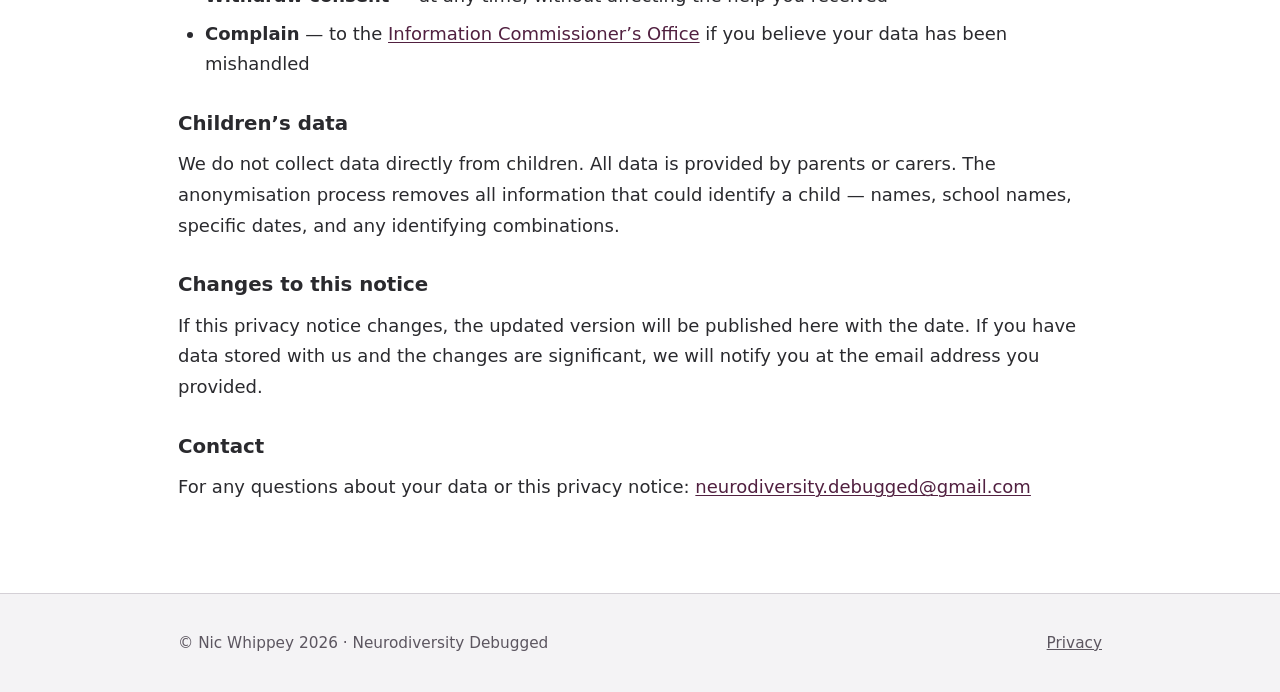
==== commit 422a300d: "Refactor navigation and update links; add new "Lived Experience" page - Updated navigation links in " ====
--- a/send-rights-ai-helper/index.html
+++ b/send-rights-ai-helper/index.html
@@ -74,7 +74,7 @@
 
     <p>It does not diagnose your child. It is not a substitute for professional legal, medical, or psychological support. It covers <strong>England only</strong> — Scotland, Wales, and Northern Ireland have different legal frameworks.</p>
 
-    <p>Read the full <a href="/send-rights-ai-helper/disclaimer.html">disclaimer</a>.</p>
+    <p>Read the full <a href="#disclaimer">disclaimer</a>.</p>
 
     <h2>Who built this</h2>
 
@@ -84,79 +84,221 @@
 
     <p><a href="https://medium.com/@nic.whippey">Read more on Medium</a></p>
 
+    <h2>Why AI?</h2>
+
+    <p>There is not a single professional who has the time to understand the complexities and lengths you have taken to help your child. Not one person who can sit with you long enough to uncover all the things you already know &mdash; buried under years of meetings, emails, assessments, and crisis &mdash; and help you put it all out clearly.</p>
+
+    <p>There is no one to debug what you have done. To go back through everything that has happened and find the flaws in the system you have encountered. No one to help you unpick it all, in your own time, so you can advocate better for yourself and your child.</p>
+
+    <p>This tool does that. It helps you summarise everything &mdash; your child&rsquo;s needs, your timeline, your experiences &mdash; in a way that is impossible to do on your own, because none of us are lawyers, healthcare professionals, and education specialists all at once. And here is the truth: there is not a single professional who knows all of these things either. No one joins the dots between education, health, and social care &mdash; except you, the parent, holding it all together.</p>
+
+    <p>AI can. It can sit with you at 2am when IPSEA is closed and SENDIAS has a waiting list. It can explain things three different ways without losing patience. It can take everything you tell it and help you see the full picture &mdash; the legal rights, the duties that have been breached, the remedies you are entitled to &mdash; and help you put that into words that get heard.</p>
+
+    <p>AI is not perfect. It can make mistakes. It is not a lawyer. This tool says that clearly, and it tells you where to go for proper legal advice. But for a parent who does not even know they have rights, an AI that can say &ldquo;the council has a legal duty to educate your child, and here is how you hold them to it&rdquo; is transformative.</p>
+
+    <p>This is not about replacing human support. It is about helping you join the dots to get what you and your family are legally entitled to.</p>
+
     <div class="highlight">
-      <p><strong>A request:</strong> At the end of your conversation, the AI will offer to collect anonymous feedback. Please consider doing this — it genuinely matters. Your experience of what helped, what confused, and what was missing makes the tool better for the next family.</p>
-    </div>
-
-    <h2>What is still being built</h2>
-
-    <p><strong>Layer C</strong> — a guided tool to help you understand your child&rsquo;s needs so you can advocate for the right support. Not diagnosing, but giving you the language and framework to describe what you are seeing.</p>
-
-    <p><strong>Regional guides</strong> — LA-specific processes, contacts, and pathways, built over time from web research and parent knowledge.</p>
-
-    <!--
-    <p>If you would like to help test Layer C when it is ready, <a href="#">sign up here</a>.</p>
-    -->
+      <p><strong>A request:</strong> At the end of your conversation, the AI will offer to collect anonymous feedback. Please consider doing this &mdash; it genuinely matters. Your experience of what helped, what confused, and what was missing makes the tool better for the next family.</p>
+    </div>
 
     <div class="warning">
       <p><strong>Important:</strong> The Children&rsquo;s Wellbeing and Schools Bill may change some SEND provisions. This tool is current as of February 2026. Check <a href="https://www.ipsea.org.uk">IPSEA</a> for the latest.</p>
     </div>
 
-    <h2>How it works</h2>
-
-    <div class="features">
-      <div class="feature">
-        <div class="feature-icon" aria-hidden="true">&#128172;</div>
-        <div>
-          <h3>AI that actually listens</h3>
-          <p>Not a chatbot. Not a form. A real conversation designed by someone who knows what it feels like to be exhausted, blamed, and unheard. It starts by asking who your child really is &mdash; not the clinical version, not the crisis version. The real one.</p>
-        </div>
-      </div>
-
-      <div class="feature">
-        <div class="feature-icon" aria-hidden="true">&#9878;</div>
-        <div>
-          <h3>Real rights, plain English</h3>
-          <p>Most parents do not know the law is on their side. These tools translate legal duties, complaint processes, and financial remedies into language you can actually use &mdash; and check you understand as they go.</p>
-        </div>
-      </div>
-
-      <div class="feature">
-        <div class="feature-icon" aria-hidden="true">&#128221;</div>
-        <div>
-          <h3>Letters that land</h3>
-          <p>Not templates. Letters built from your real experience, in your voice, backed by law in footnotes. Led by who your child is, not by what went wrong. The kind of letter that gets read, gets a response, and changes the conversation.</p>
-        </div>
-      </div>
-
-      <div class="feature">
-        <div class="feature-icon" aria-hidden="true">&#128274;</div>
-        <div>
-          <h3>Your story stays yours</h3>
-          <p>Conversations are not stored by us. If you choose to share anonymised feedback or research data, you see and approve everything before it goes anywhere. <a href="/send-rights-ai-helper/privacy.html">Full privacy details</a>.</p>
-        </div>
-      </div>
-    </div>
-
-    <h2>Why AI?</h2>
-
-    <p>There is not a single professional who has the time to understand the complexities and lengths you have taken to help your child. Not one person who can sit with you long enough to uncover all the things you already know &mdash; buried under years of meetings, emails, assessments, and crisis &mdash; and help you put it all out clearly.</p>
-
-    <p>There is no one to debug what you have done. To go back through everything that has happened and find the flaws in the system you have encountered. No one to help you unpick it all, in your own time, so you can advocate better for yourself and your child.</p>
-
-    <p>This tool does that. It helps you summarise everything &mdash; your child&rsquo;s needs, your timeline, your experiences &mdash; in a way that is impossible to do on your own, because none of us are lawyers, healthcare professionals, and education specialists all at once. And here is the truth: there is not a single professional who knows all of these things either. No one joins the dots between education, health, and social care &mdash; except you, the parent, holding it all together.</p>
-
-    <p>AI can. It can sit with you at 2am when IPSEA is closed and SENDIAS has a waiting list. It can explain things three different ways without losing patience. It can take everything you tell it and help you see the full picture &mdash; the legal rights, the duties that have been breached, the remedies you are entitled to &mdash; and help you put that into words that get heard.</p>
-
-    <p>AI is not perfect. It can make mistakes. It is not a lawyer. This tool says that clearly, and it tells you where to go for proper legal advice. But for a parent who does not even know they have rights, an AI that can say &ldquo;the council has a legal duty to educate your child, and here is how you hold them to it&rdquo; is transformative.</p>
-
-    <p>This is not about replacing human support. It is about helping you join the dots to get what you and your family are legally entitled to.</p>
-
     <h2>What happens next</h2>
 
     <p>Every conversation makes the tools better. Every family who uses the SEND Rights AI Helper and shares anonymised feedback helps the next family get a better answer. Every gap that surfaces becomes something I can fix.</p>
 
-    <p>I am building this in the open, writing about the process, the prompt engineering, and the lived experience behind it on <a href="https://medium.com/@nic.whippey">Medium</a>. If you are a parent going through this, I see you. If you are a professional who wants to do better, I want to work with you. If you are someone who builds things and wants to help, <a class="site-email">get in touch</a>.</p>
+    <p>If you are a parent going through this, I see you. If you are a professional who wants to do better, I want to work with you. If you are someone who builds things and wants to help, <a class="site-email">get in touch</a>.</p>
+
+    <hr style="margin: 3rem 0;">
+
+    <h2 id="disclaimer">Disclaimer</h2>
+
+    <div class="warning">
+      <p><strong>This tool is not legal advice.</strong> Please read the following carefully before using the SEND Rights AI Helper.</p>
+    </div>
+
+    <h3>What this tool is</h3>
+
+    <p>The SEND Rights AI Helper is an AI-powered information tool built by an individual parent using prompt engineering. It provides general information about special educational needs and disabilities (SEND) law in England, based on publicly available legal sources.</p>
+
+    <h3>What this tool is not</h3>
+
+    <ul>
+      <li><strong>Not legal advice.</strong> The information provided is general in nature. It does not take into account your specific circumstances in the way a solicitor would. It may be incomplete, out of date, or incorrect.</li>
+      <li><strong>Not a legal service.</strong> Nic Whippey is not a solicitor, barrister, or legal professional. This tool is not regulated by the Solicitors Regulation Authority or any legal body.</li>
+      <li><strong>Not a medical or diagnostic tool.</strong> It does not diagnose children. It does not provide medical, psychological, or therapeutic advice.</li>
+      <li><strong>Not a substitute for professional support.</strong> If your child is in crisis, contact your GP, CAMHS, or in an emergency call 999.</li>
+    </ul>
+
+    <h3>Accuracy</h3>
+
+    <p>This tool is powered by AI (Claude, by Anthropic). AI can and does make mistakes. The legal information provided may be:</p>
+
+    <ul>
+      <li>Incomplete &mdash; it may not cover every aspect of your situation</li>
+      <li>Outdated &mdash; the law changes, and the tool may not reflect the very latest position</li>
+      <li>Incorrect &mdash; AI can misinterpret or misstate legal provisions</li>
+    </ul>
+
+    <p><strong>Always verify key points</strong> before taking formal action. The best free source of SEND legal advice is <a href="https://www.ipsea.org.uk">IPSEA</a> (Independent Provider of Special Education Advice).</p>
+
+    <h3>England only</h3>
+
+    <p>This tool covers the law in <strong>England only</strong>. Scotland, Wales, and Northern Ireland each have different legal frameworks for SEND. If you are not in England, this tool is not designed for your situation.</p>
+
+    <h3>Financial remedy figures</h3>
+
+    <p>Where the tool mentions financial remedies (e.g. Local Government and Social Care Ombudsman payments), these are based on published LGSCO guidance and recent decisions. Individual outcomes vary significantly. The figures mentioned are not guarantees.</p>
+
+    <h3>Pending legislation</h3>
+
+    <p>The Children&rsquo;s Wellbeing and Schools Bill may change some SEND provisions. This tool is current as of February 2026. Check <a href="https://www.ipsea.org.uk">IPSEA</a> and <a href="https://www.specialneedsjungle.com">Special Needs Jungle</a> for updates.</p>
+
+    <h3>Complaint letters</h3>
+
+    <p>If the tool helps you draft a complaint letter, that letter reflects your account of events as shared in the conversation. It is your responsibility to check the letter for accuracy before sending it. The tool does not verify facts, dates, or claims &mdash; it structures what you tell it.</p>
+
+    <p>Consider having someone you trust read the letter before sending, and consider contacting <a href="https://www.ipsea.org.uk">IPSEA</a> or your <a href="https://www.councilfordisabledchildren.org.uk/our-work/send-information-advice-and-support-services">local SENDIAS</a> for a second opinion on the legal points.</p>
+
+    <h3>Third-party services</h3>
+
+    <p>This tool links to and references third-party organisations (IPSEA, SENDIAS, Not Fine in School, etc.). We are not affiliated with these organisations and are not responsible for their content, advice, or services. Links are provided because we believe they are helpful &mdash; verify them independently.</p>
+
+    <h3>Liability</h3>
+
+    <p>The SEND Rights AI Helper is provided &ldquo;as is&rdquo; without warranty of any kind. Nic Whippey accepts no liability for any loss, damage, or adverse outcome arising from the use of this tool or reliance on its outputs. Use it at your own risk.</p>
+
+    <h3>Your responsibility</h3>
+
+    <p>By using this tool, you accept that:</p>
+
+    <ul>
+      <li>You will verify important information before acting on it</li>
+      <li>You will seek professional legal advice for significant decisions</li>
+      <li>You understand the tool may contain errors</li>
+      <li>You are responsible for the accuracy of any letters you send</li>
+    </ul>
+
+    <p>If you have concerns about this tool or notice an error, please contact: <a class="site-email"></a></p>
+
+    <hr style="margin: 3rem 0;">
+
+    <h2 id="privacy">Privacy Notice</h2>
+
+    <p>This notice explains how <strong>Neurodiversity Debugged</strong> and the <strong>SEND Rights AI Helper</strong> handle your data. It is written in plain English because that is what a privacy notice should be.</p>
+
+    <p><strong>Last updated:</strong> March 2026</p>
+
+    <h3>Who is responsible for your data</h3>
+
+    <p><strong>Nic Whippey</strong> &mdash; an individual, not an organisation. Neurodiversity Debugged (<a href="https://neurodiversity-debugged.co.uk">neurodiversity-debugged.co.uk</a>) is a personal project built to help families navigating the SEND system in England.</p>
+
+    <p>Contact: <a class="site-email"></a></p>
+
+    <h3>Your conversation is not stored by us</h3>
+
+    <p>Your conversation with the SEND Rights AI Helper happens on <a href="https://poe.com">Poe</a> (by Quora). We do not have access to your conversation unless you explicitly choose to share data with us through the feedback or lived experience process described below.</p>
+
+    <p>Poe has its own privacy policy. Please read it at <a href="https://poe.com/privacy">poe.com/privacy</a>.</p>
+
+    <h3>Data we may collect (only with your consent)</h3>
+
+    <p>At the end of your conversation, the AI may offer to collect two types of data. Both are <strong>entirely optional</strong>. You can say no to either or both. Your help from the tool is never conditional on sharing data.</p>
+
+    <h4>1. Feedback data</h4>
+
+    <p><strong>What:</strong> Anonymised observations about what worked, what was confusing, and what was missing in the tool. This is compiled by the AI from your conversation &mdash; you are shown exactly what will be submitted and can edit or remove anything before it goes anywhere.</p>
+
+    <p><strong>Why:</strong> To improve the tool for future families.</p>
+
+    <p><strong>What is stored:</strong> Your region (local authority area &mdash; not your address), your situation type (e.g. &ldquo;child out of school&rdquo;), and the feedback summary.</p>
+
+    <p><strong>What is NOT stored:</strong> Your name, email address, specific dates, school names, or anything that could identify you or your child.</p>
+
+    <p><strong>Can I withdraw it?</strong> Feedback data has no email attached &mdash; it is truly anonymous. Once submitted, it cannot be linked back to you, so it cannot be withdrawn. You see and approve everything before submission.</p>
+
+    <h4>2. Lived experience data</h4>
+
+    <p><strong>What:</strong> An anonymised summary of your family&rsquo;s journey through the SEND system &mdash; compiled from what you already shared in the conversation. No additional interview. You see exactly what will be submitted and can edit or remove anything.</p>
+
+    <h4>Why this matters</h4>
+
+    <p>The government&rsquo;s own SEND reform green paper acknowledged that the current system is failing children and families. But one group is consistently missing from the evidence base: the <strong>SEND betweeners</strong> &mdash; children who are not &ldquo;severe enough&rdquo; for an EHCP but whose needs are not being met by mainstream provision. These are the children who mask, who cope until they can&rsquo;t, who fall out of school with no alternative in place. Their families&rsquo; experiences are some of the most complex and the least documented.</p>
+
+    <p>Good policy should be built on <strong>user-centred design</strong> &mdash; understanding the real experiences of the people a system is supposed to serve, not just the professionals who run it. If the government genuinely wants to fix SEND, it needs to hear from the families living through it: the gaps between services, the referral loops, the years of crisis before anyone listens. Without that evidence, reform risks being another set of plasters holding a broken system together rather than actually solving the problems.</p>
+
+    <p>It would be a shame for families to work through such rich, painful lived experience in conversation with this tool and for that insight to be lost. If you choose to share your anonymised journey, it could contribute to:</p>
+
+    <ul>
+      <li><strong>Evidence for policy reform</strong> &mdash; demonstrating the real impact of system failures on families, particularly SEND betweeners</li>
+      <li><strong>Academic research</strong> &mdash; into the specific barriers neurodivergent children face in accessing education and health provision that meets their needs</li>
+      <li><strong>Service redesign</strong> &mdash; helping build systems that actually work for the families they are supposed to support</li>
+    </ul>
+
+    <p>Any future use of lived experience data &mdash; whether for research, policy, or advocacy &mdash; will require <strong>separate, specific consent</strong>. We will contact you at the email address you provided to ask. You can always say no.</p>
+
+    <p><strong>What is stored:</strong> Your email address, your region (local authority area), your situation type, and the anonymised journey summary.</p>
+
+    <p><strong>Can I withdraw it?</strong> Yes &mdash; see below.</p>
+
+    <h3>How your data is stored</h3>
+
+    <p>If you provide lived experience data, we store your anonymised journey and your email address together so that we can contact you for consent if a specific use arises, and so that you can request deletion.</p>
+
+    <p>Data is stored in <a href="https://supabase.com">Supabase</a>, which provides encryption at rest and is hosted on infrastructure within the EU/UK.</p>
+
+    <p>Only Nic Whippey has access to the data. It is not shared with anyone unless you give specific, separate consent.</p>
+
+    <h3>Lawful basis</h3>
+
+    <p><strong>Consent</strong> (Article 6(1)(a), UK GDPR). You actively choose to share data. You can withdraw that consent at any time.</p>
+
+    <h3>How to withdraw your data</h3>
+
+    <p>To withdraw your lived experience data:</p>
+
+    <ol>
+      <li>Email <a class="site-email"></a> from the same email address you provided when you shared your data</li>
+      <li>We find your record, delete your lived experience data, and delete your email address from our database</li>
+      <li>We confirm the deletion to you by email</li>
+    </ol>
+
+    <p>Withdrawal is as easy as giving consent. Your data is fully deleted, not just hidden.</p>
+
+    <h3>How long we keep your data</h3>
+
+    <p><strong>Feedback data:</strong> Retained indefinitely (it is anonymous and cannot be linked to you).</p>
+
+    <p><strong>Lived experience data:</strong> Retained until you withdraw it, or until this project ends &mdash; whichever comes first. If the project ends, all data will be deleted and you will be notified at the email address you provided.</p>
+
+    <p><strong>Email address:</strong> Retained only as long as the corresponding lived experience data exists. Deleted when you withdraw, or when the project ends.</p>
+
+    <h3>Your rights under UK GDPR</h3>
+
+    <p>You have the right to:</p>
+
+    <ul>
+      <li><strong>Access</strong> &mdash; ask what data we hold about you</li>
+      <li><strong>Rectification</strong> &mdash; ask us to correct inaccurate data</li>
+      <li><strong>Erasure</strong> &mdash; ask us to delete your data (see withdrawal process above)</li>
+      <li><strong>Withdraw consent</strong> &mdash; at any time, without affecting the help you received</li>
+      <li><strong>Complain</strong> &mdash; to the <a href="https://ico.org.uk">Information Commissioner&rsquo;s Office</a> if you believe your data has been mishandled</li>
+    </ul>
+
+    <h3>Children&rsquo;s data</h3>
+
+    <p>We do not collect data directly from children. All data is provided by parents or carers. The anonymisation process removes all information that could identify a child &mdash; names, school names, specific dates, and any identifying combinations.</p>
+
+    <h3>Changes to this notice</h3>
+
+    <p>If this privacy notice changes, the updated version will be published here with the date. If you have data stored with us and the changes are significant, we will notify you at the email address you provided.</p>
+
+    <h3>Contact</h3>
+
+    <p>For any questions about your data or this privacy notice: <a class="site-email"></a></p>
 
   </div>
 </main>
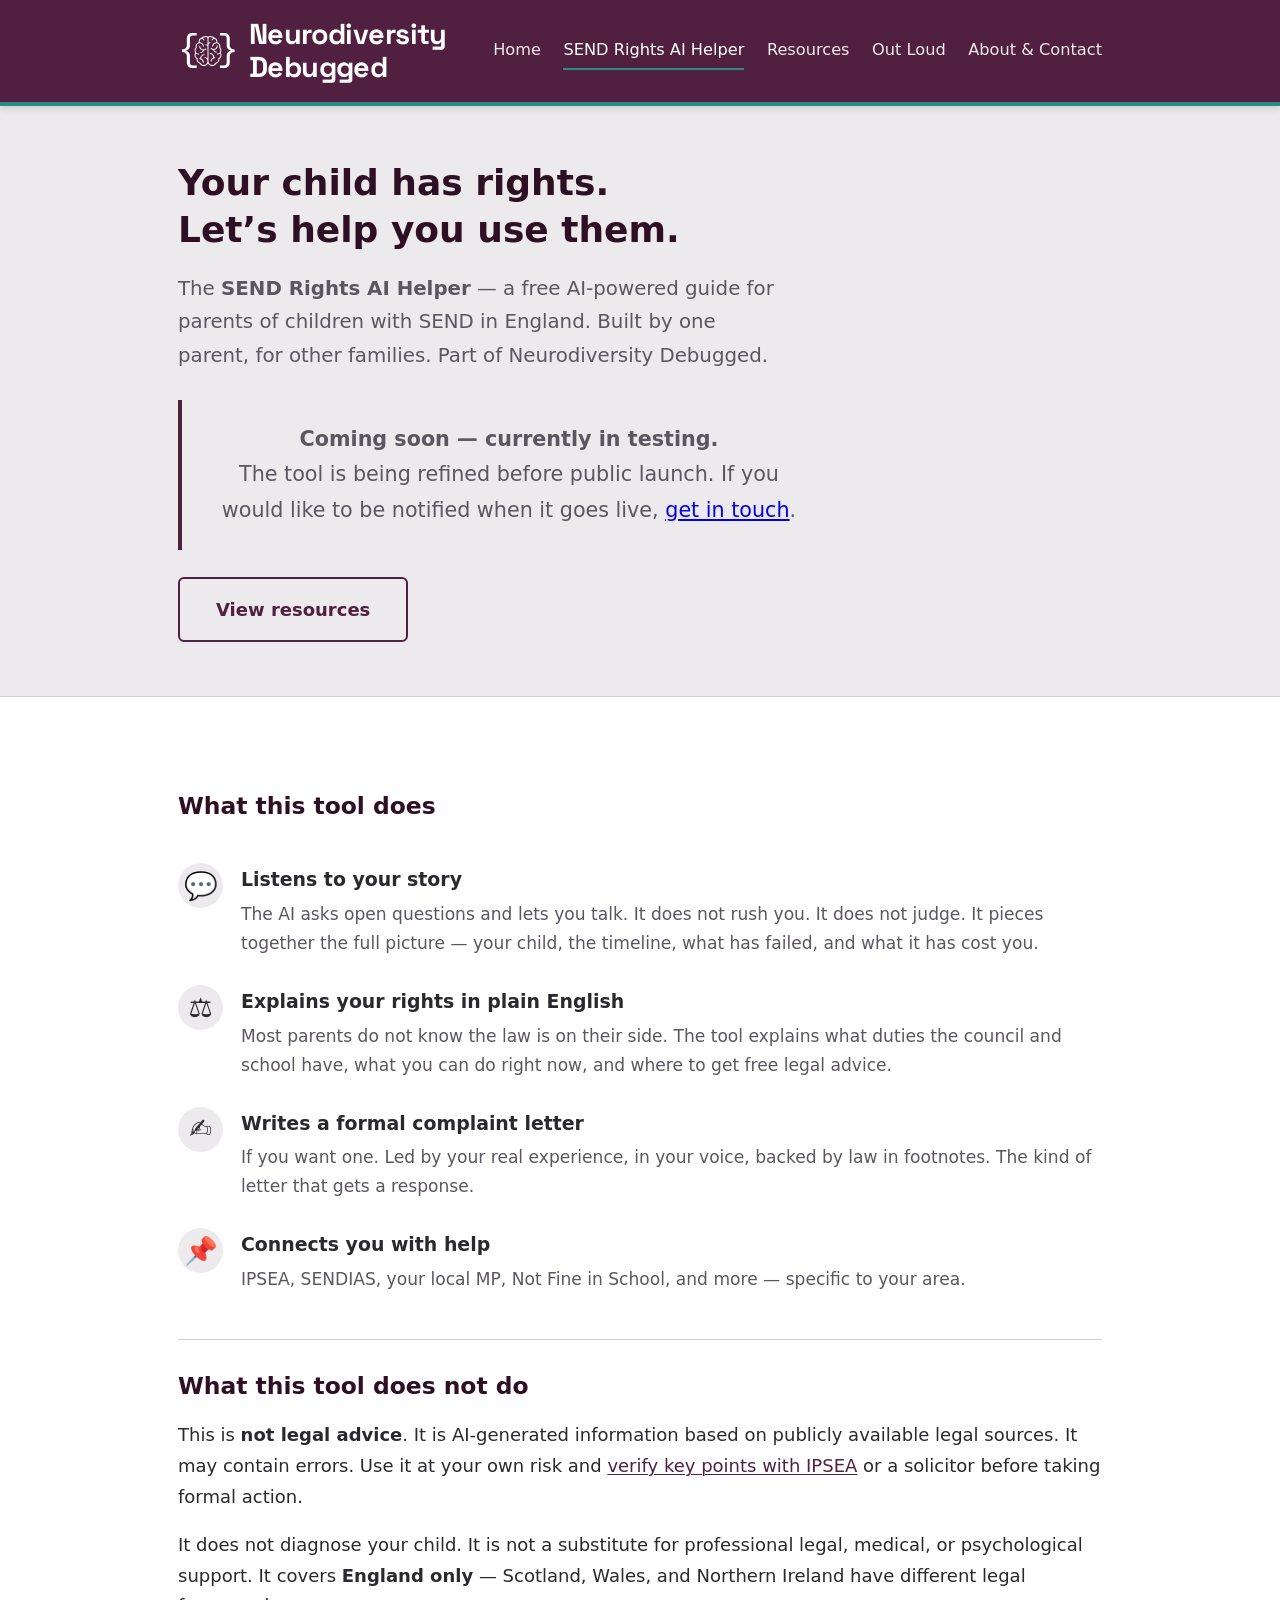
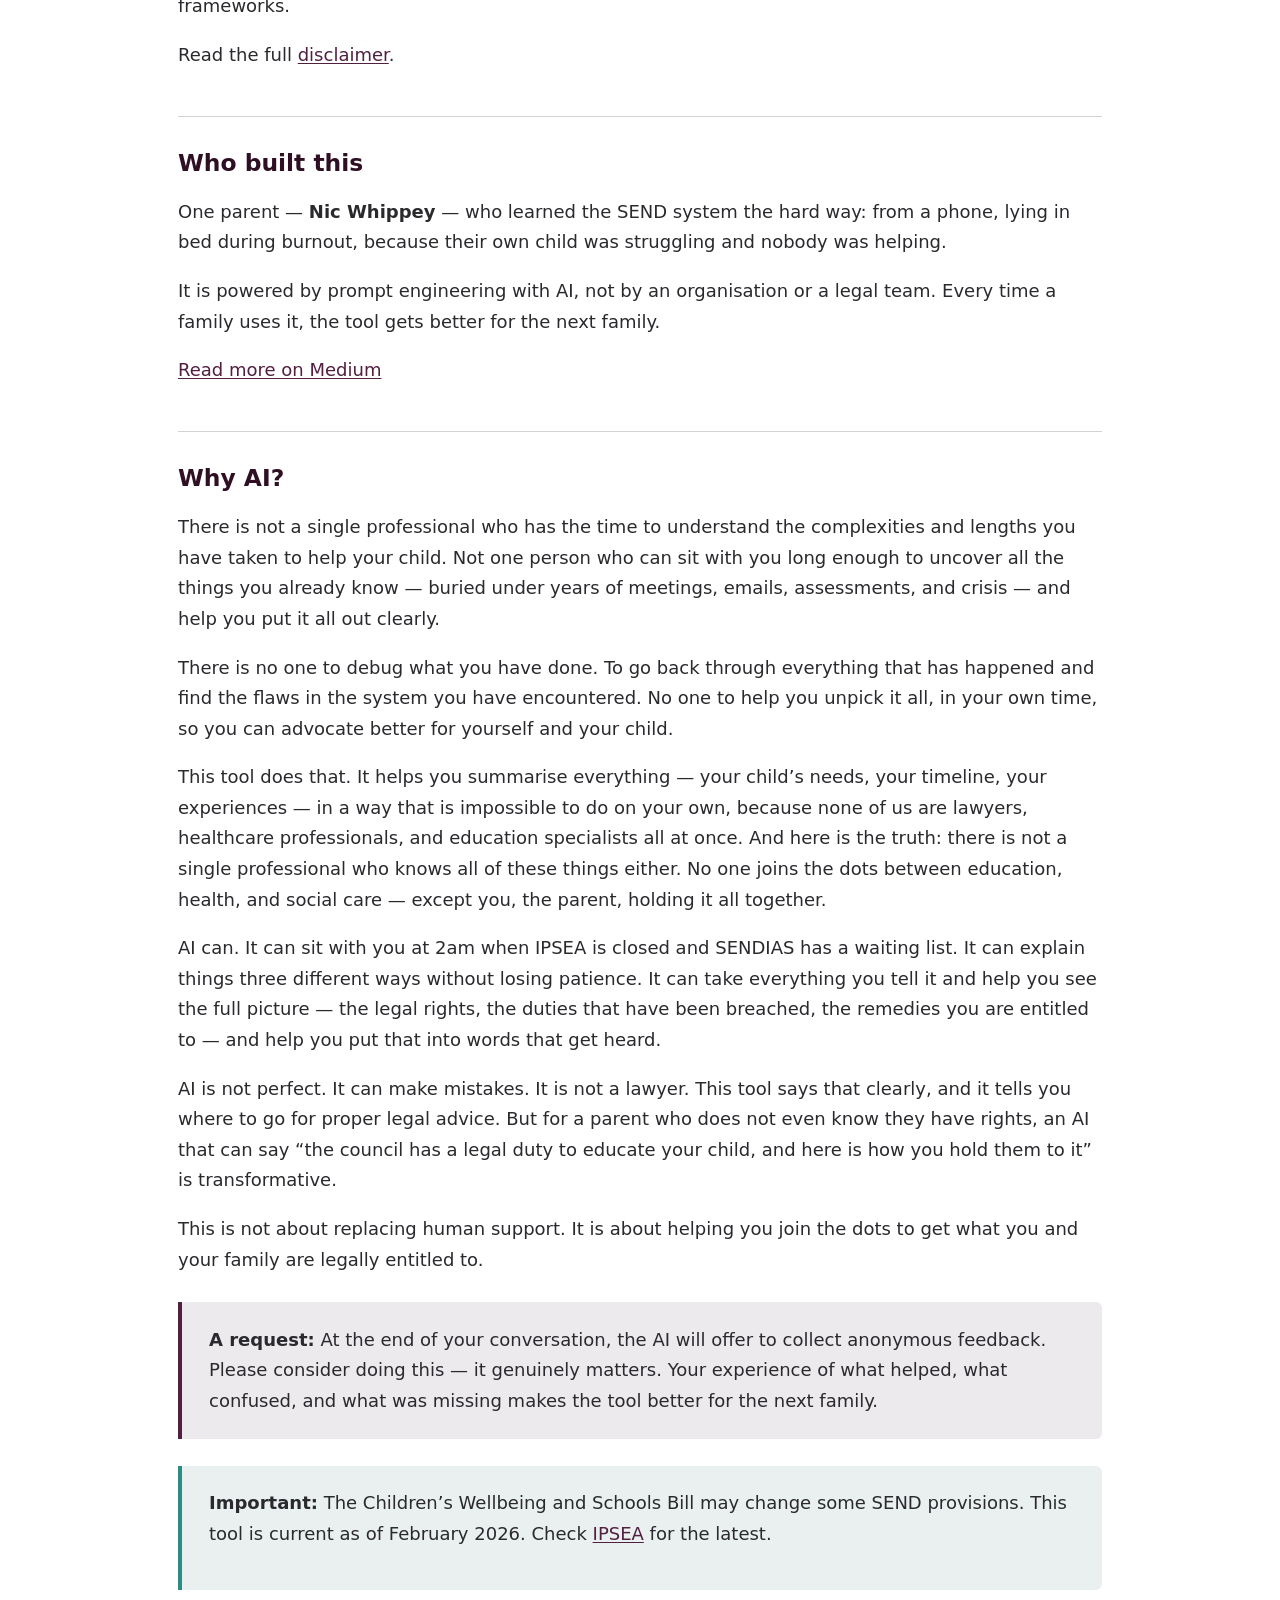
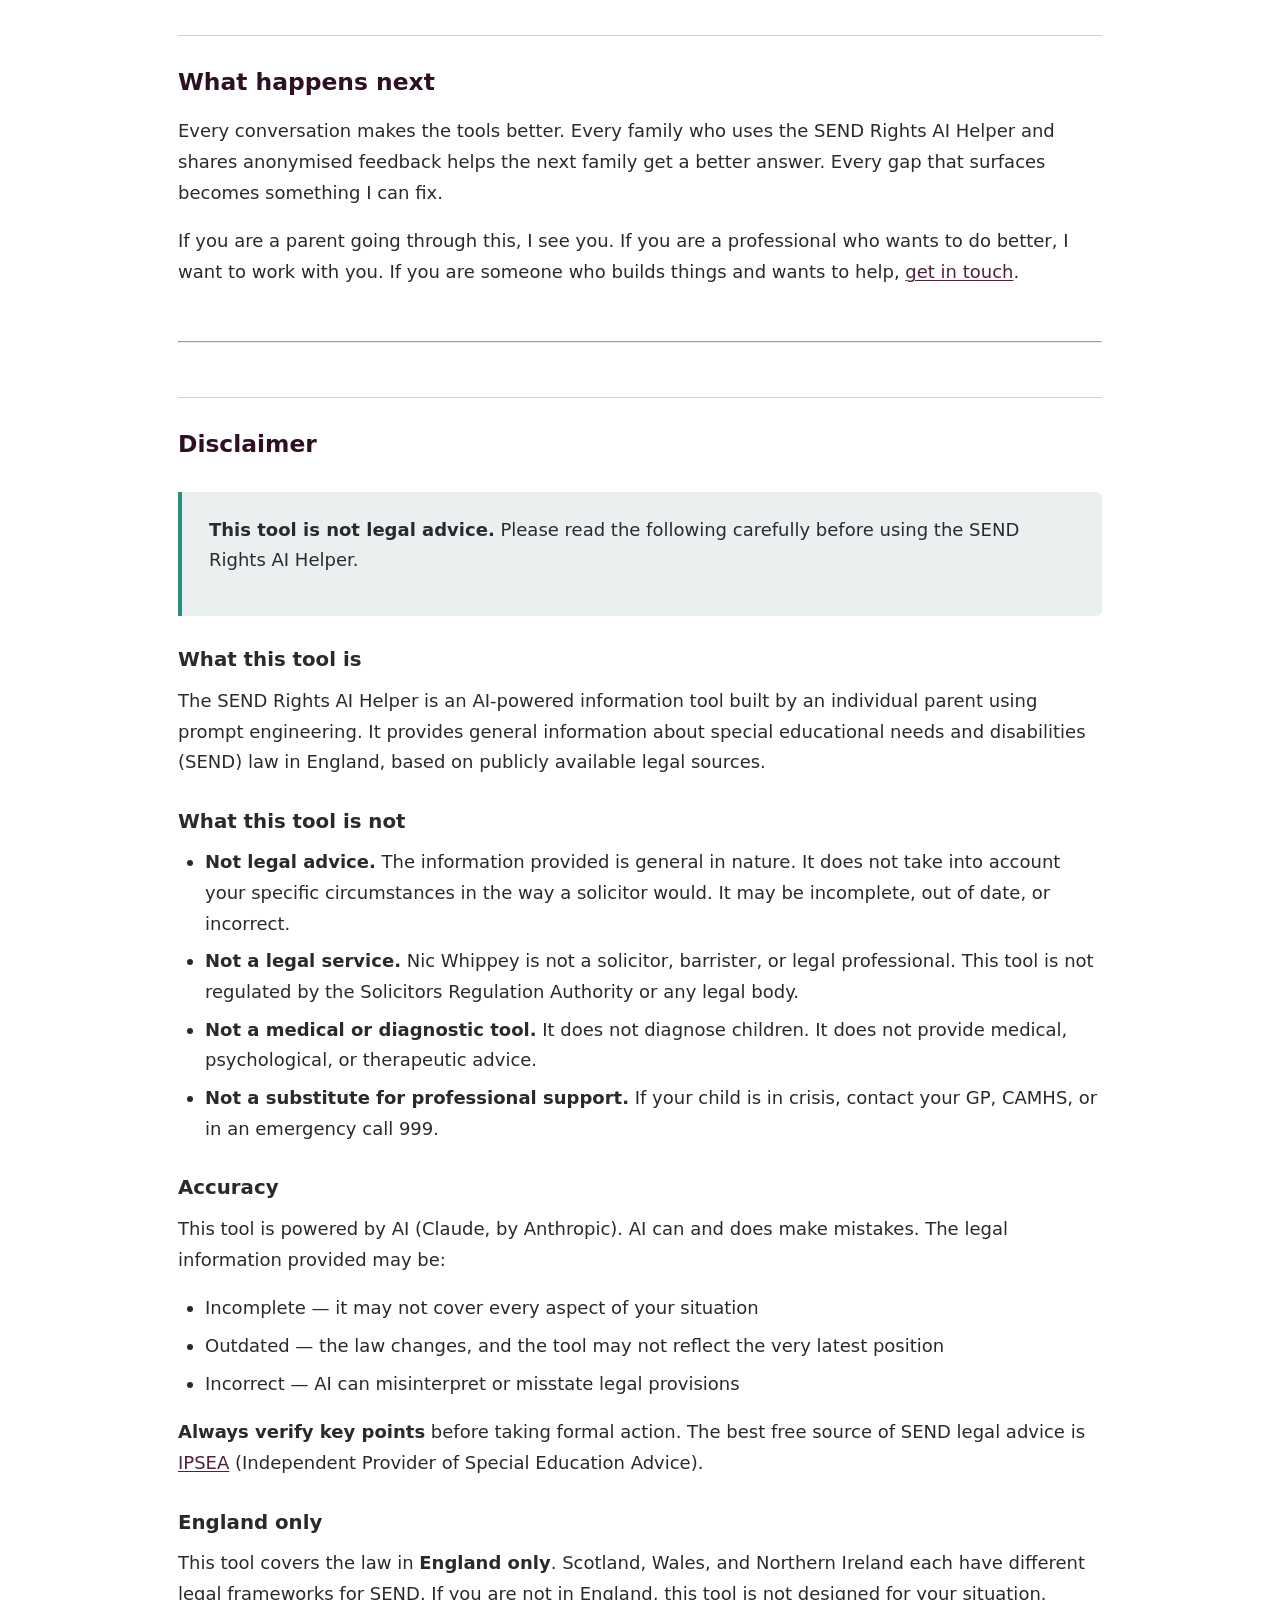
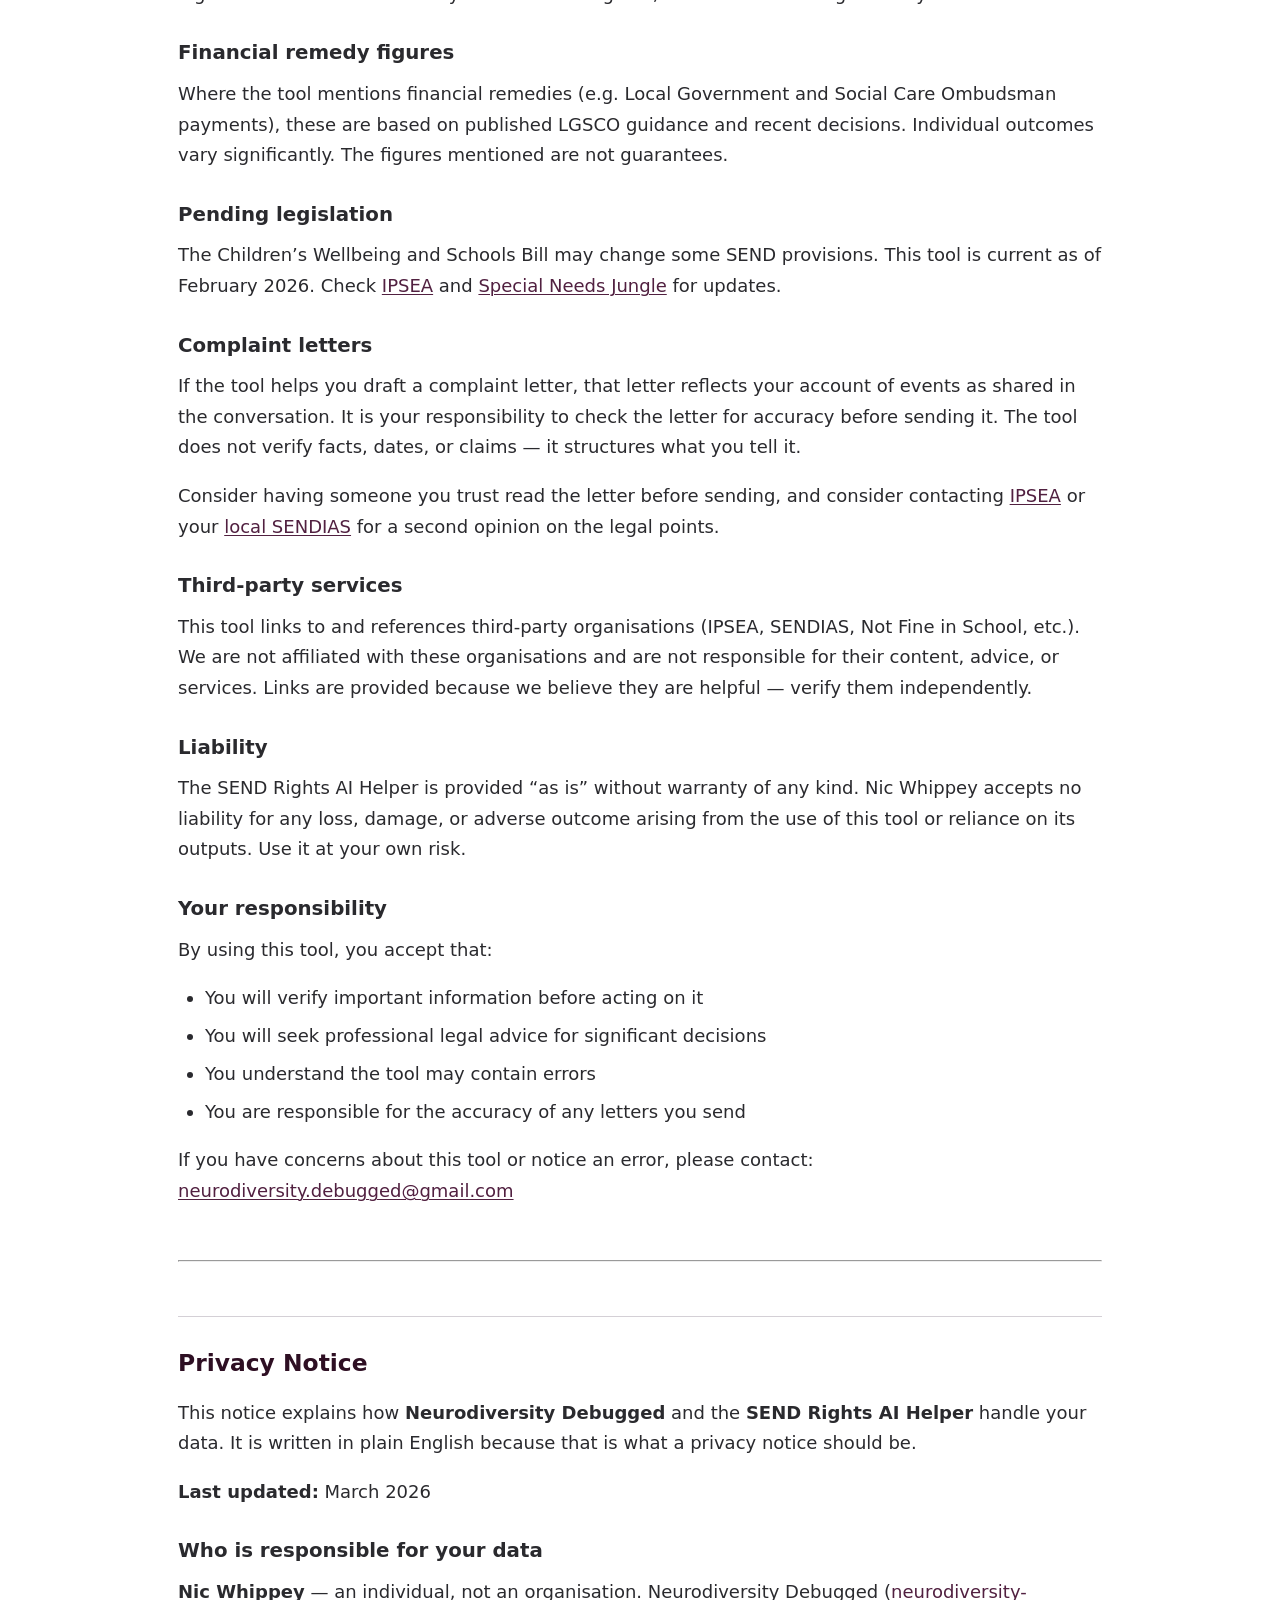
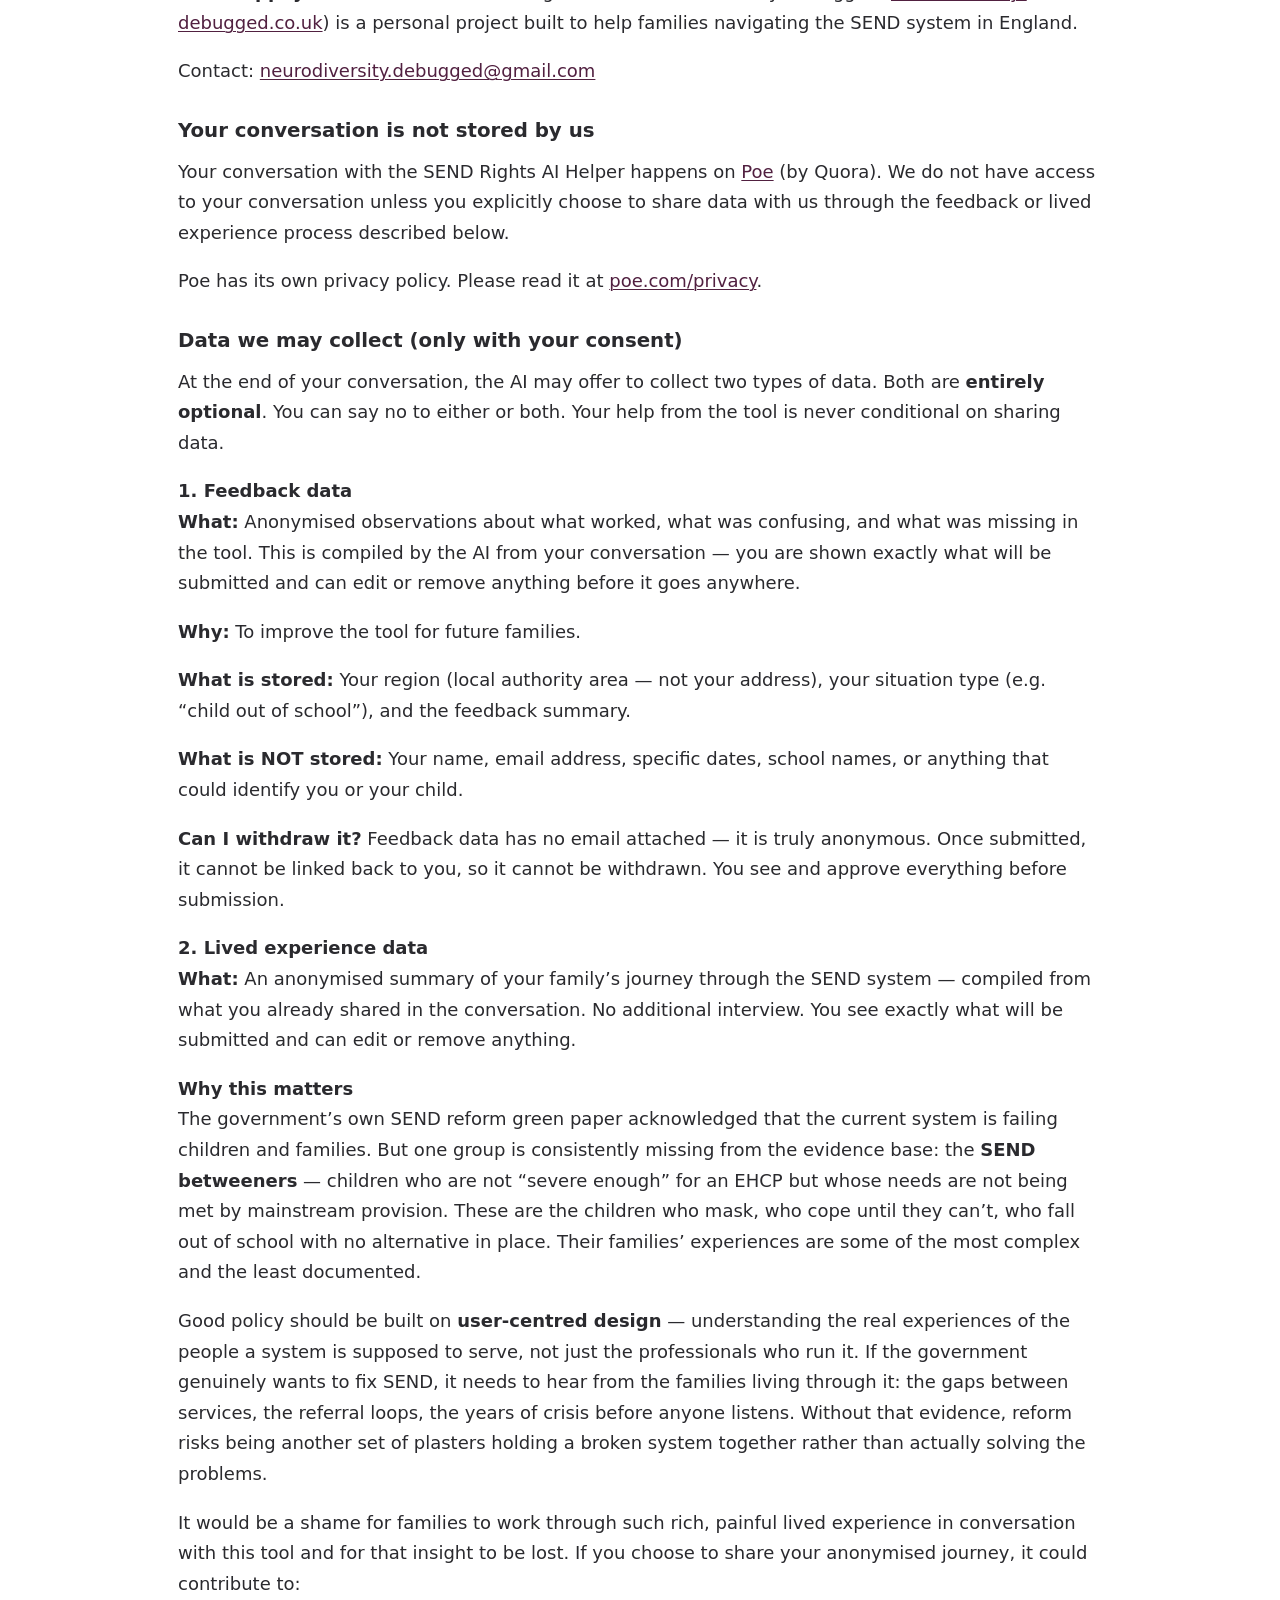
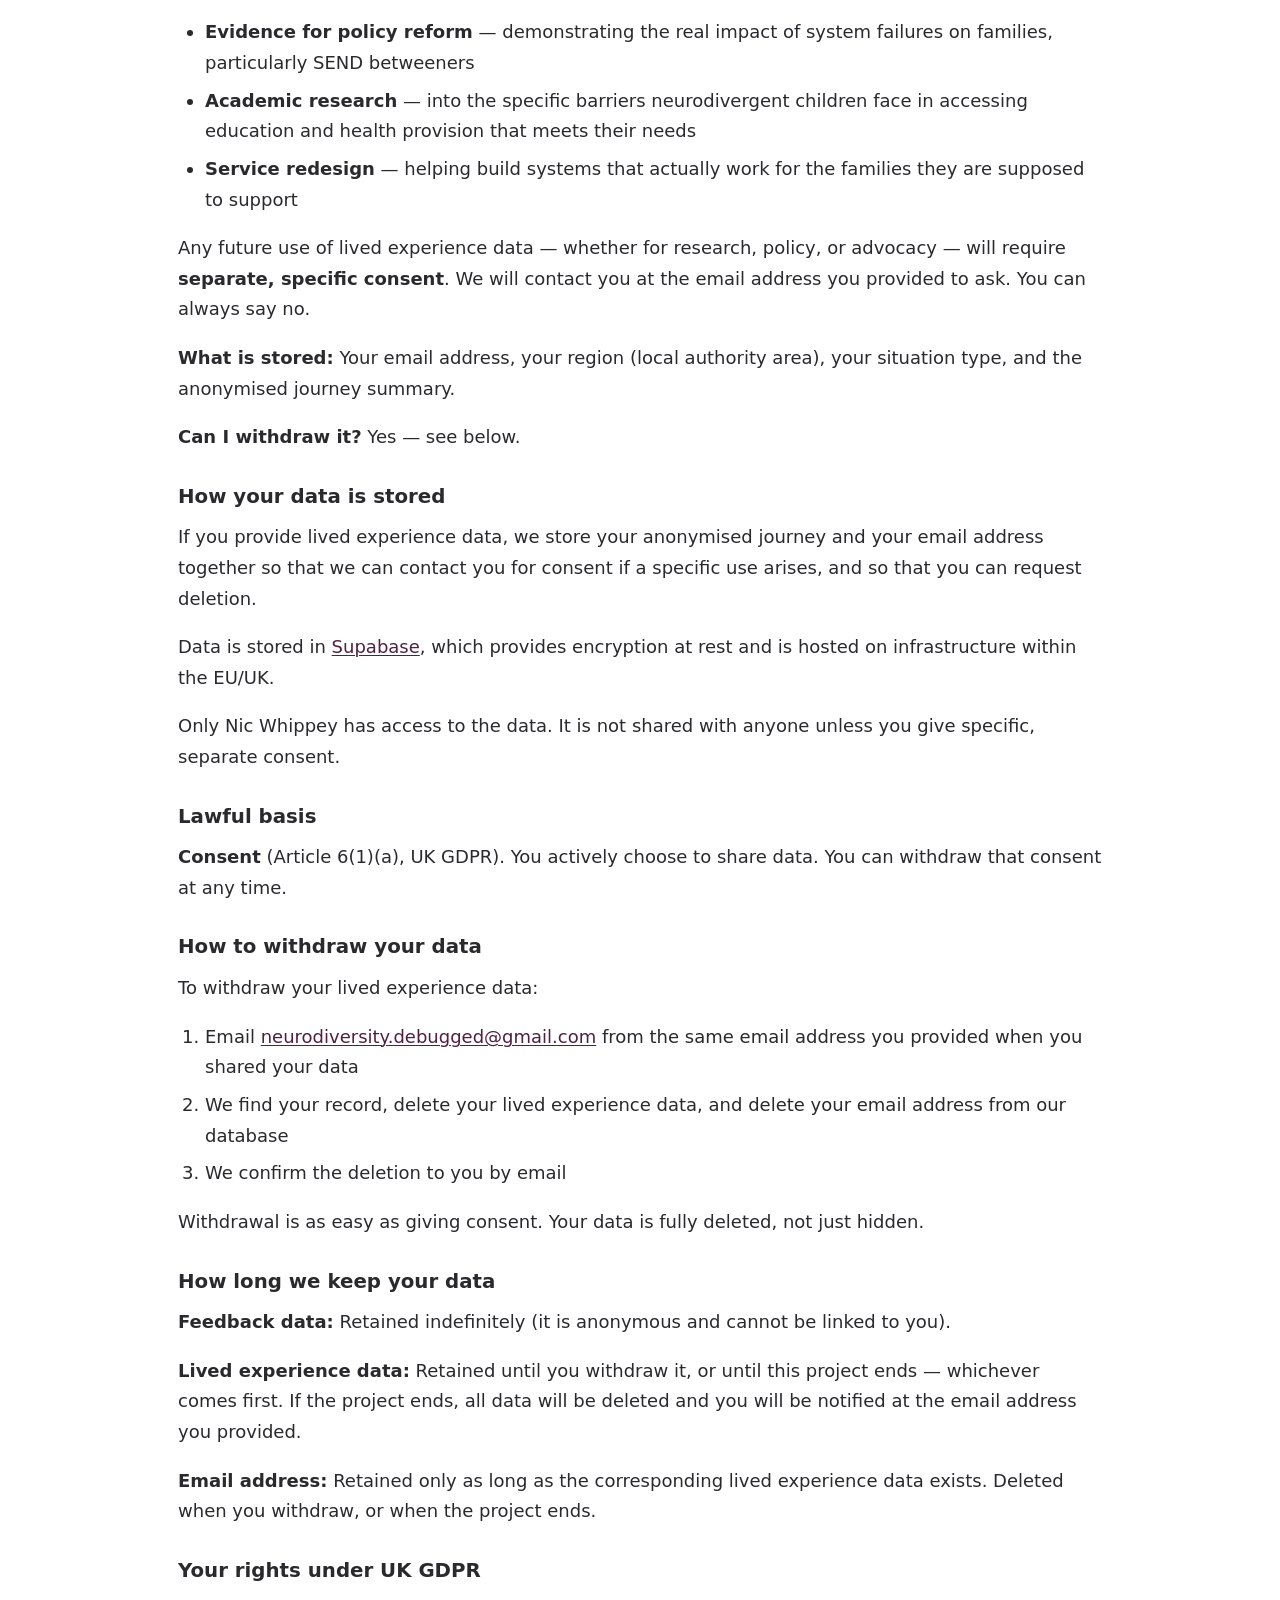
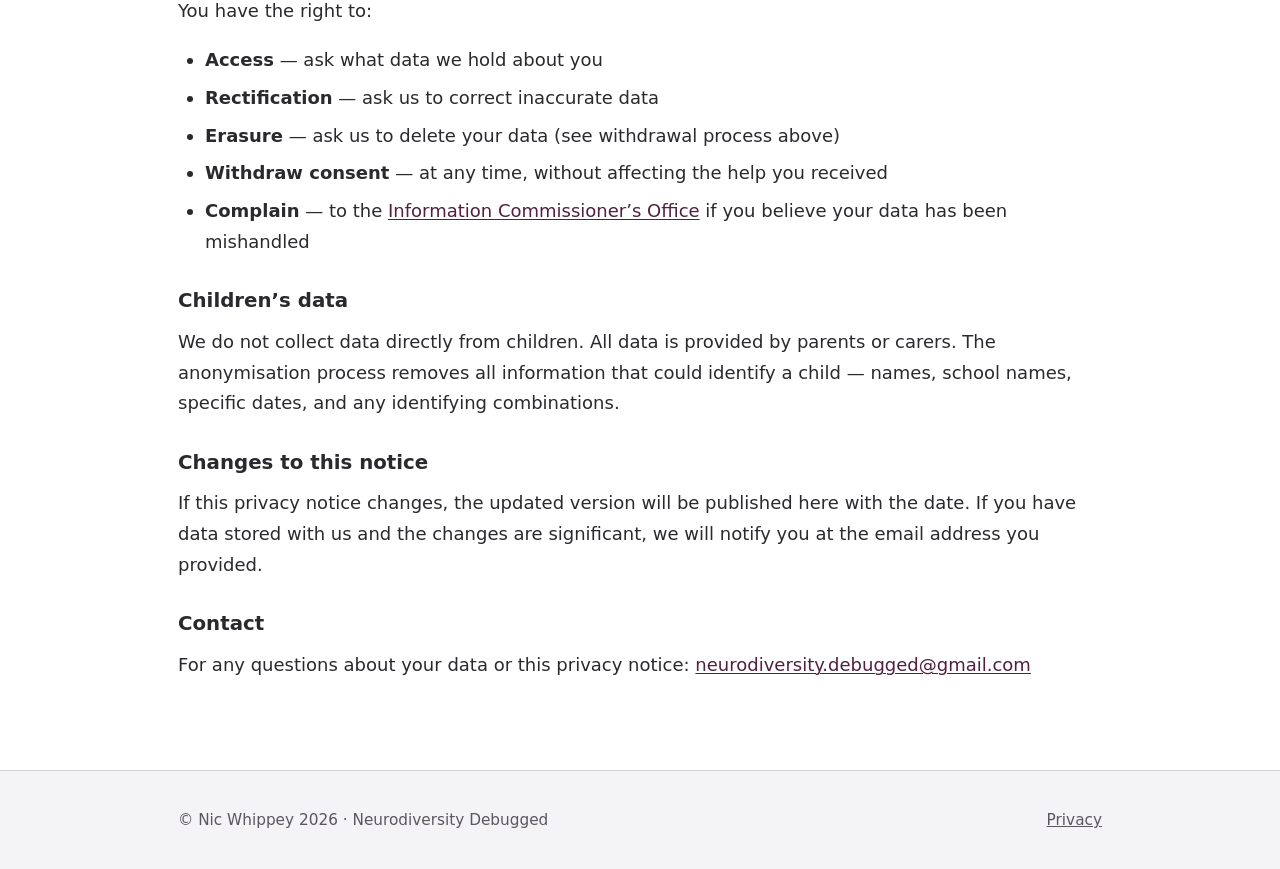
==== commit 6e418a05: "Update content and structure for SEND Rights AI Helper and Out Loud pages; reflect current testing s" ====
--- a/send-rights-ai-helper/index.html
+++ b/send-rights-ai-helper/index.html
@@ -21,9 +21,11 @@
 <section class="hero">
   <div class="container">
     <h1>Your child has rights.<br>Let&rsquo;s help you use them.</h1>
-    <p>The <strong>SEND Rights AI Helper</strong> — a free AI-powered guide for parents of children with SEND in England. Built by one parent, for other families. Part of Neurodiversity Debugged.</p>
+    <p>The <strong>SEND Rights AI Helper</strong> &mdash; a free AI-powered guide for parents of children with SEND in England. Built by one parent, for other families. Part of Neurodiversity Debugged.</p>
+    <div class="highlight" style="margin-top:1.5rem; text-align:center;">
+      <p style="font-size:1.15rem;"><strong>Coming soon &mdash; currently in testing.</strong><br>The tool is being refined before public launch. If you would like to be notified when it goes live, <a class="site-email">get in touch</a>.</p>
+    </div>
     <div class="btn-group">
-      <a href="#" class="btn btn-primary">Talk to the SEND Rights AI Helper</a>
       <a href="/resources.html" class="btn btn-secondary">View resources</a>
     </div>
   </div>
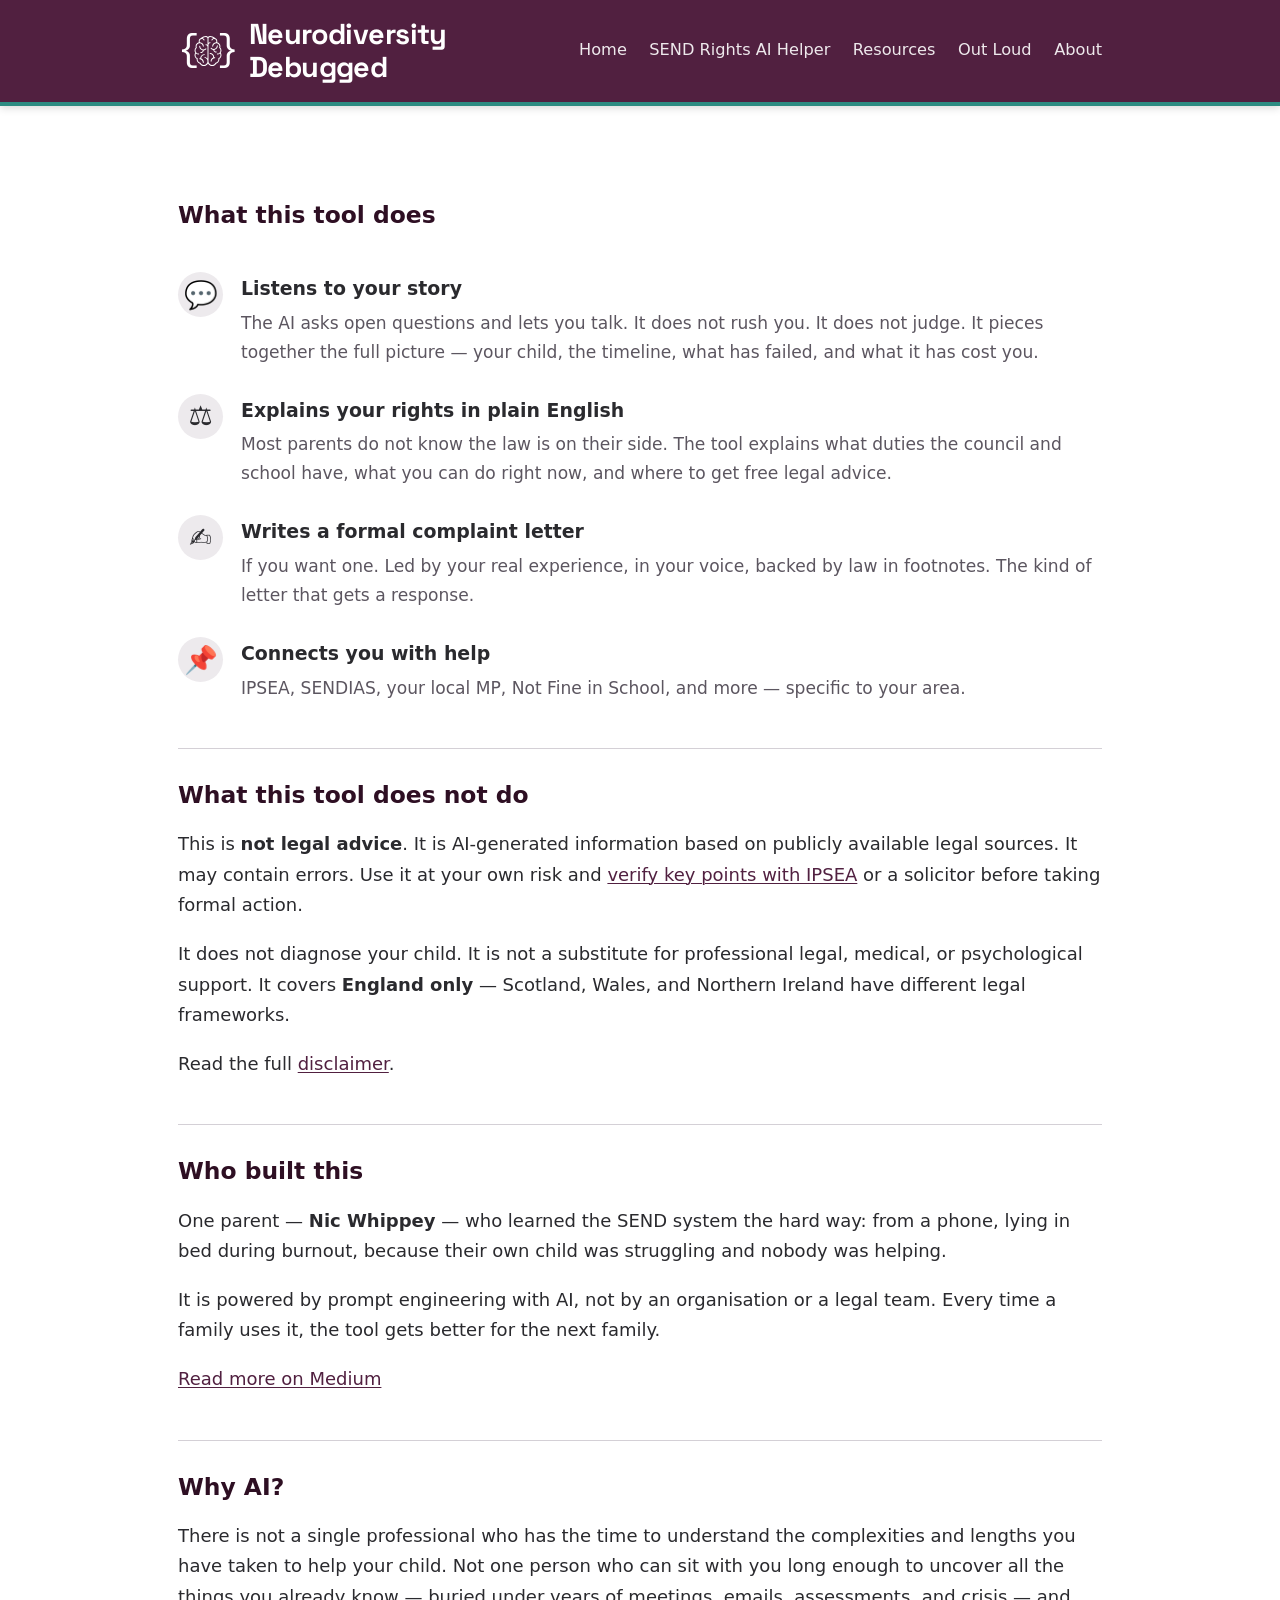
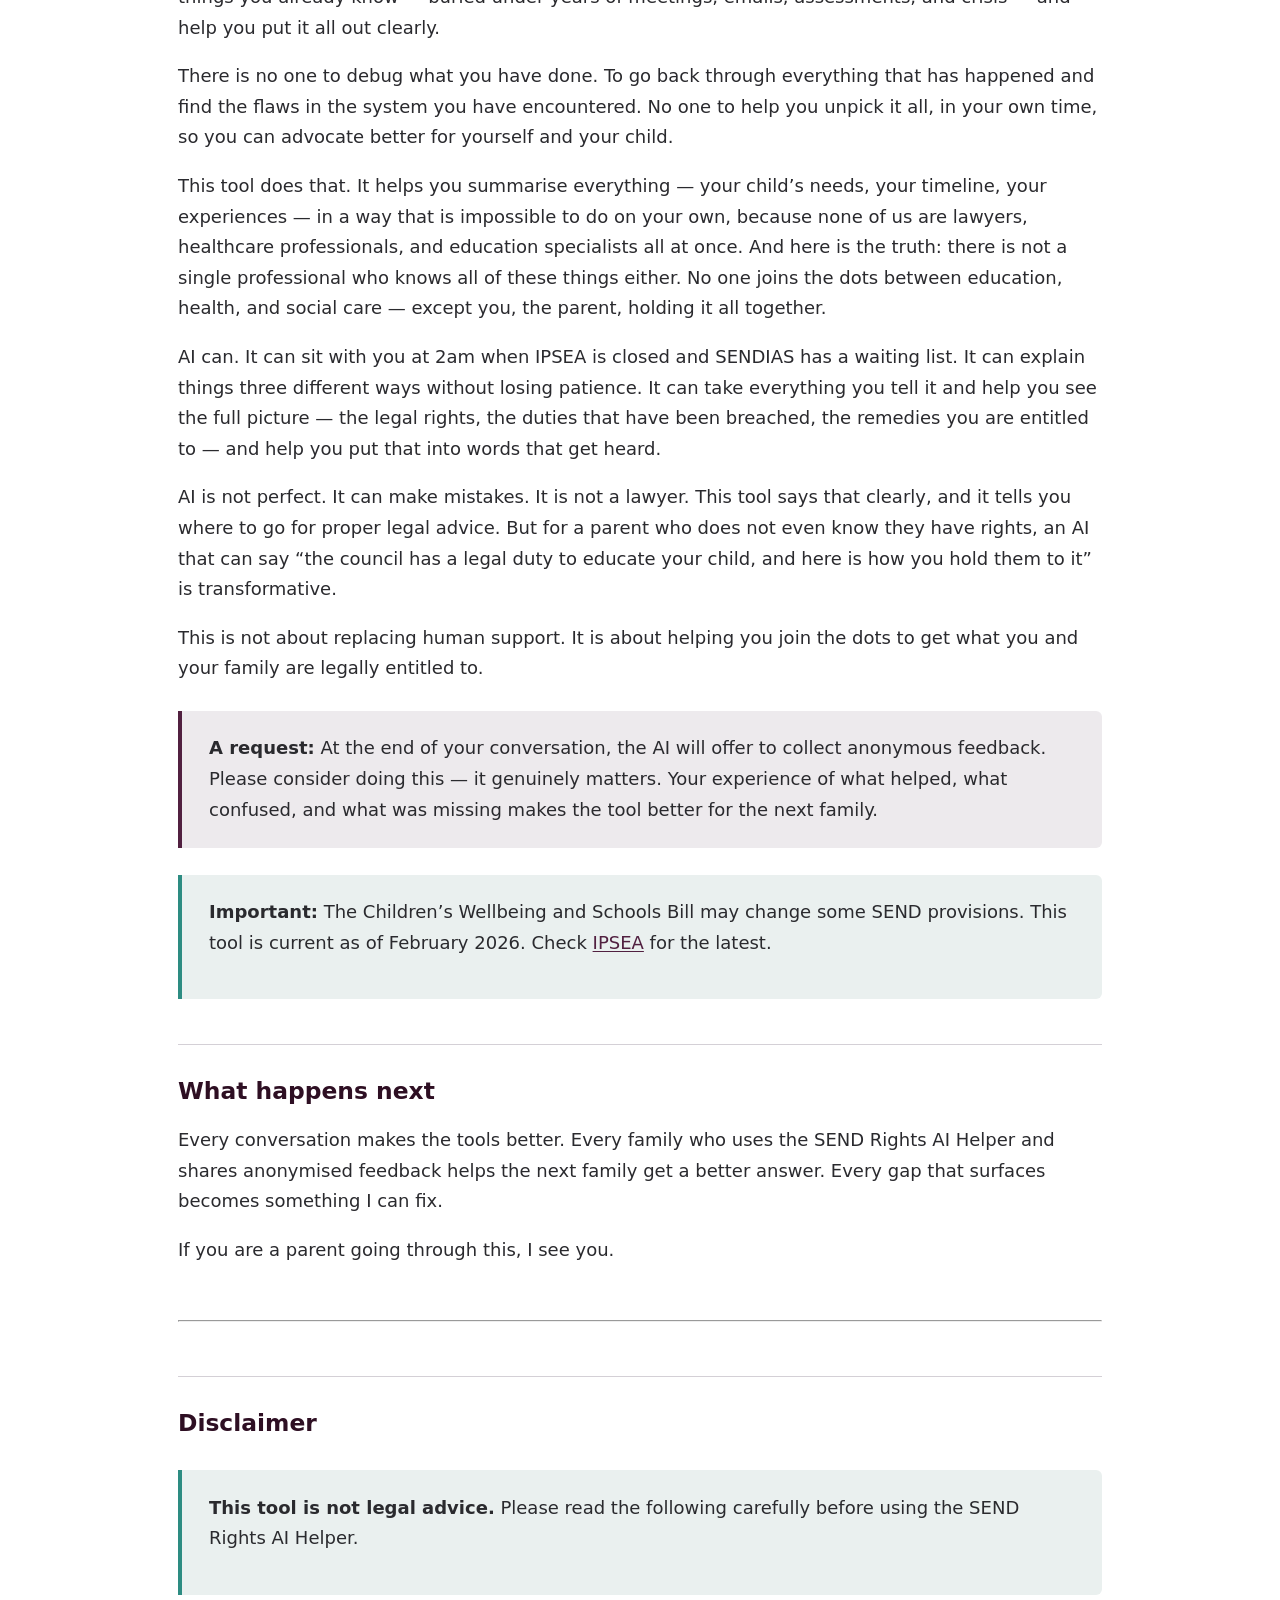
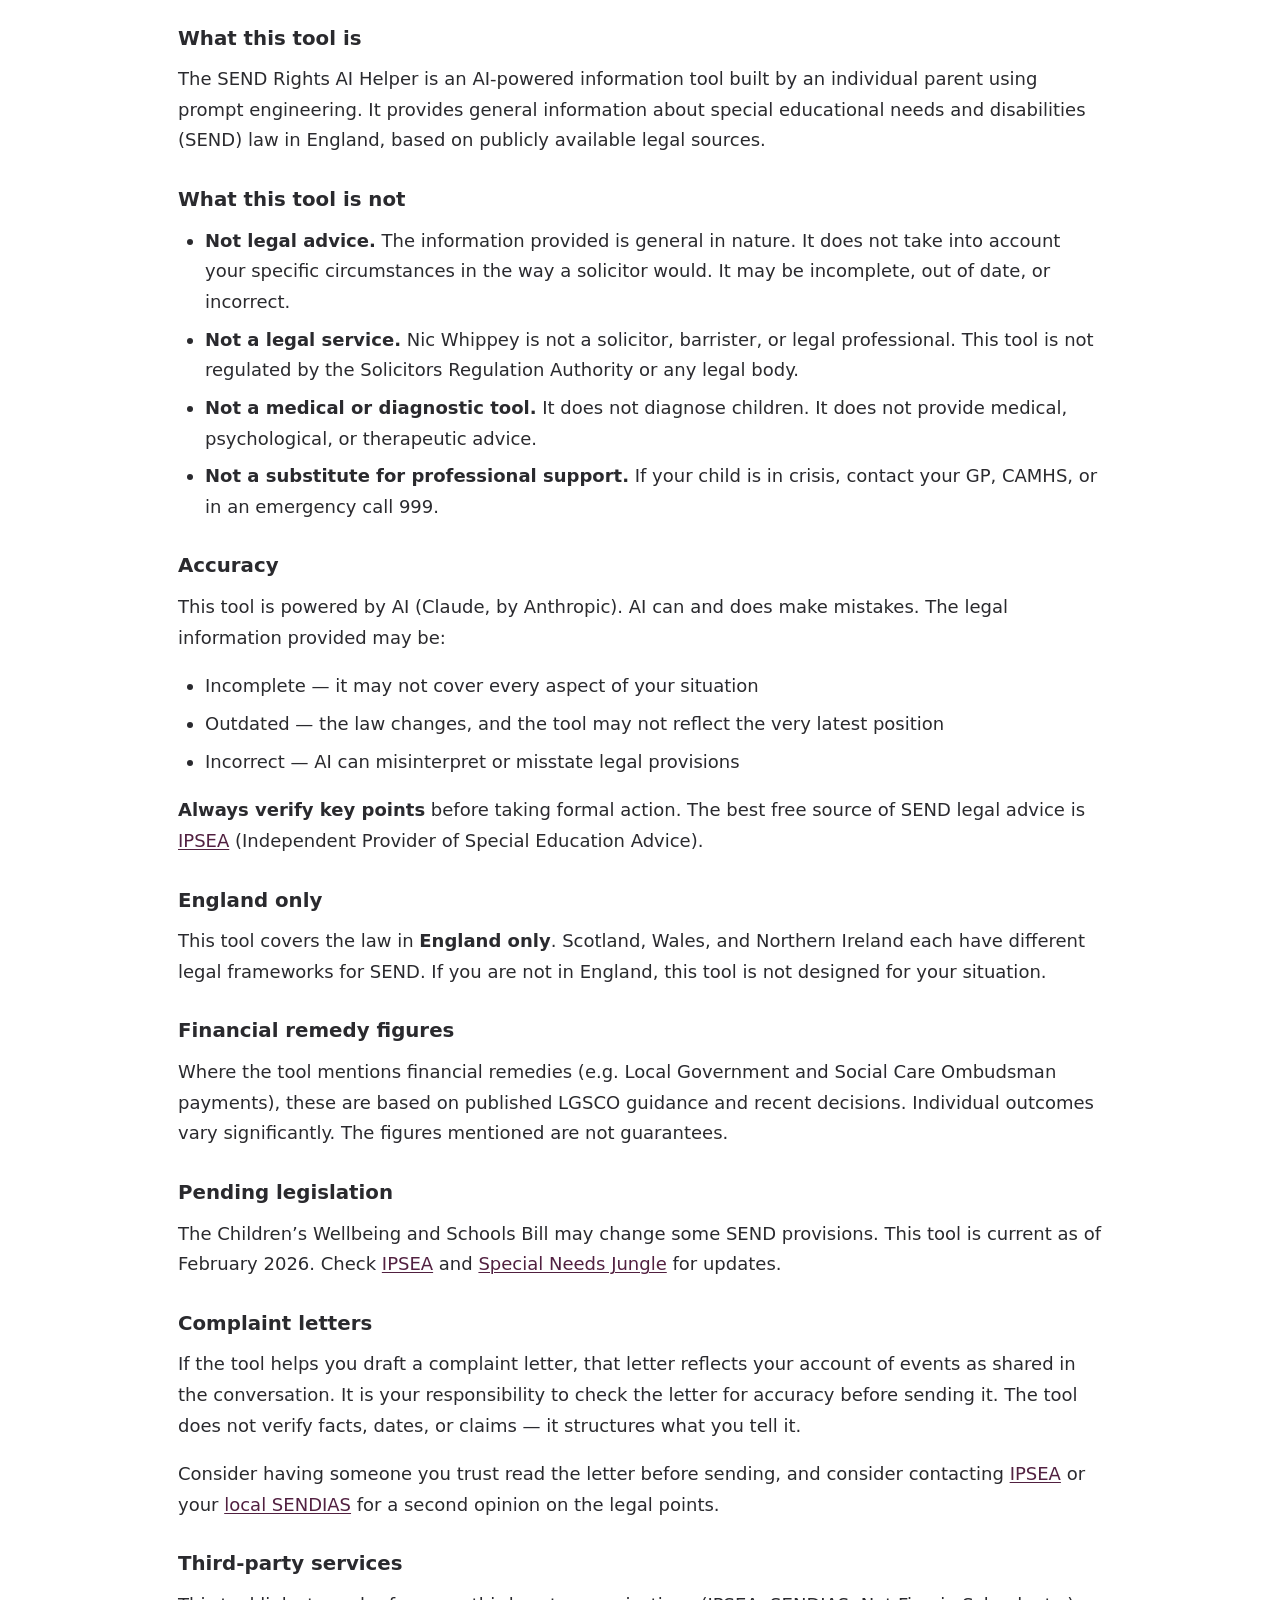
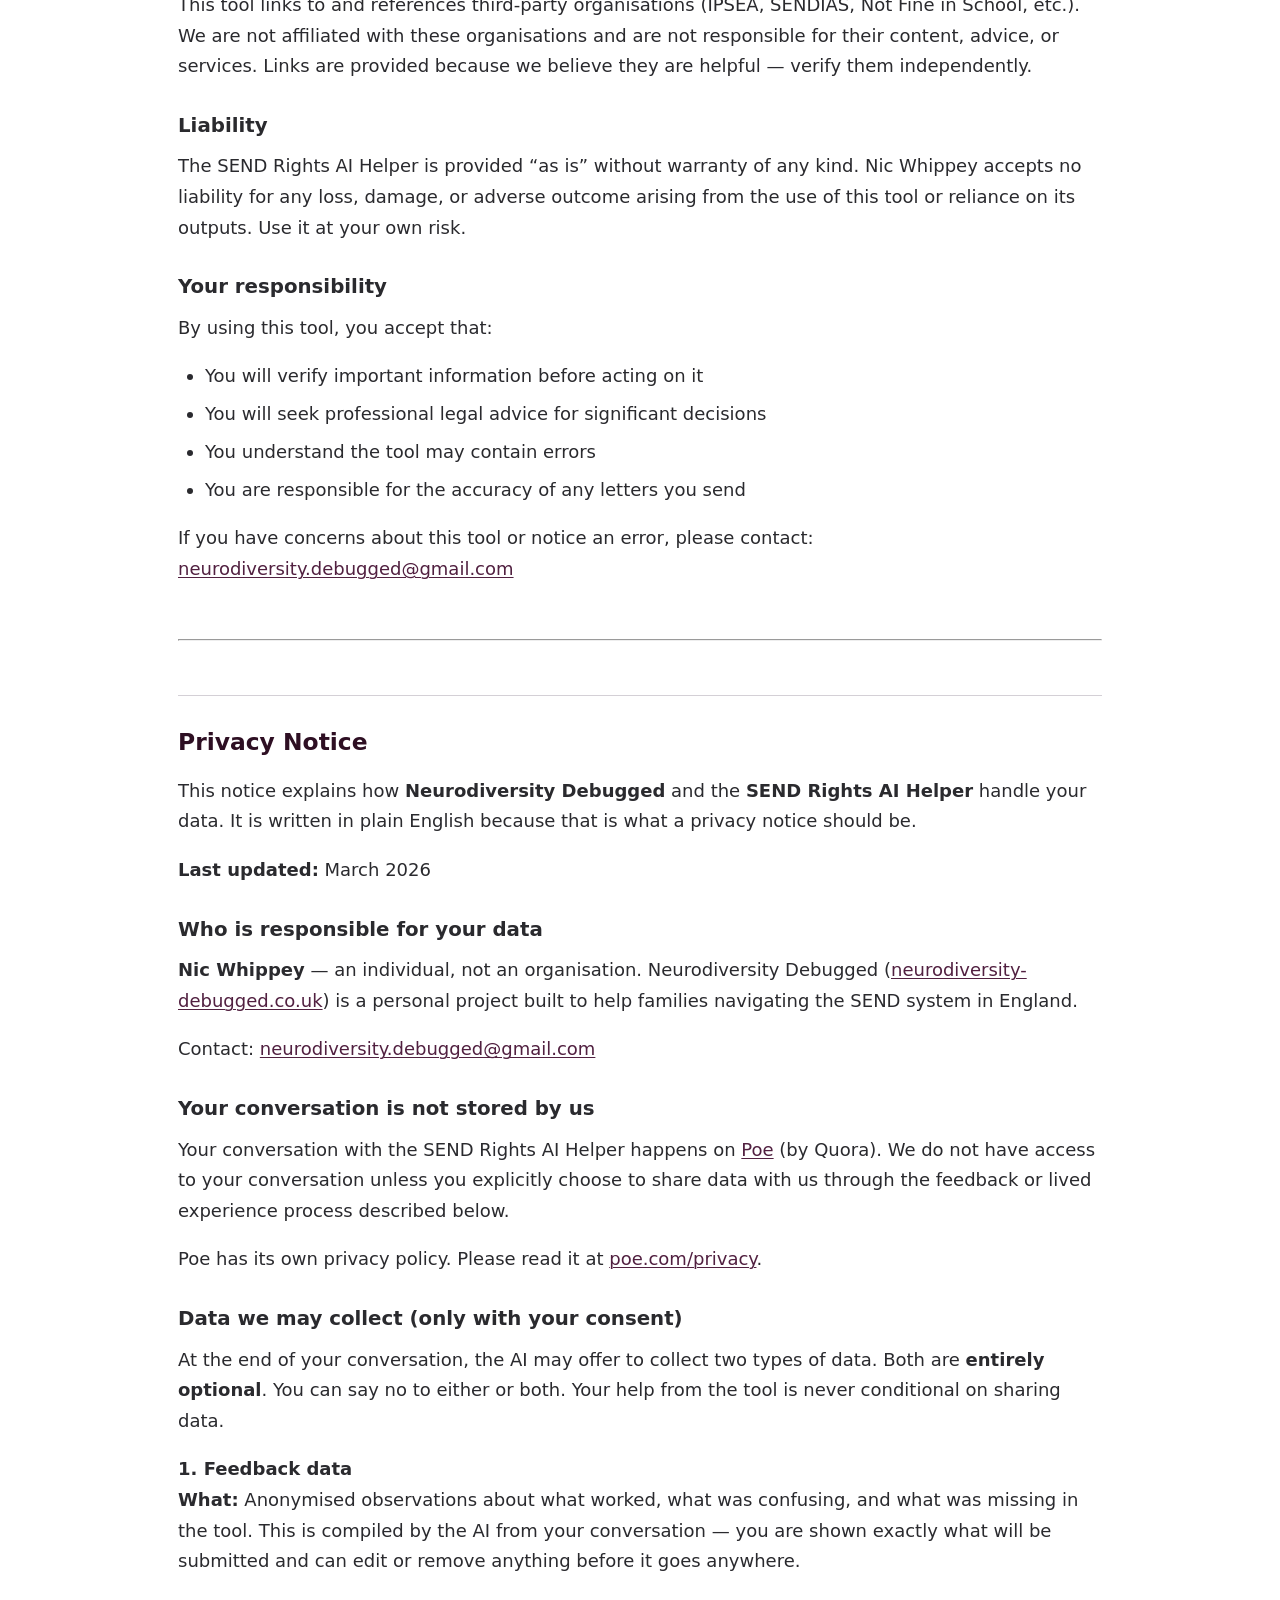
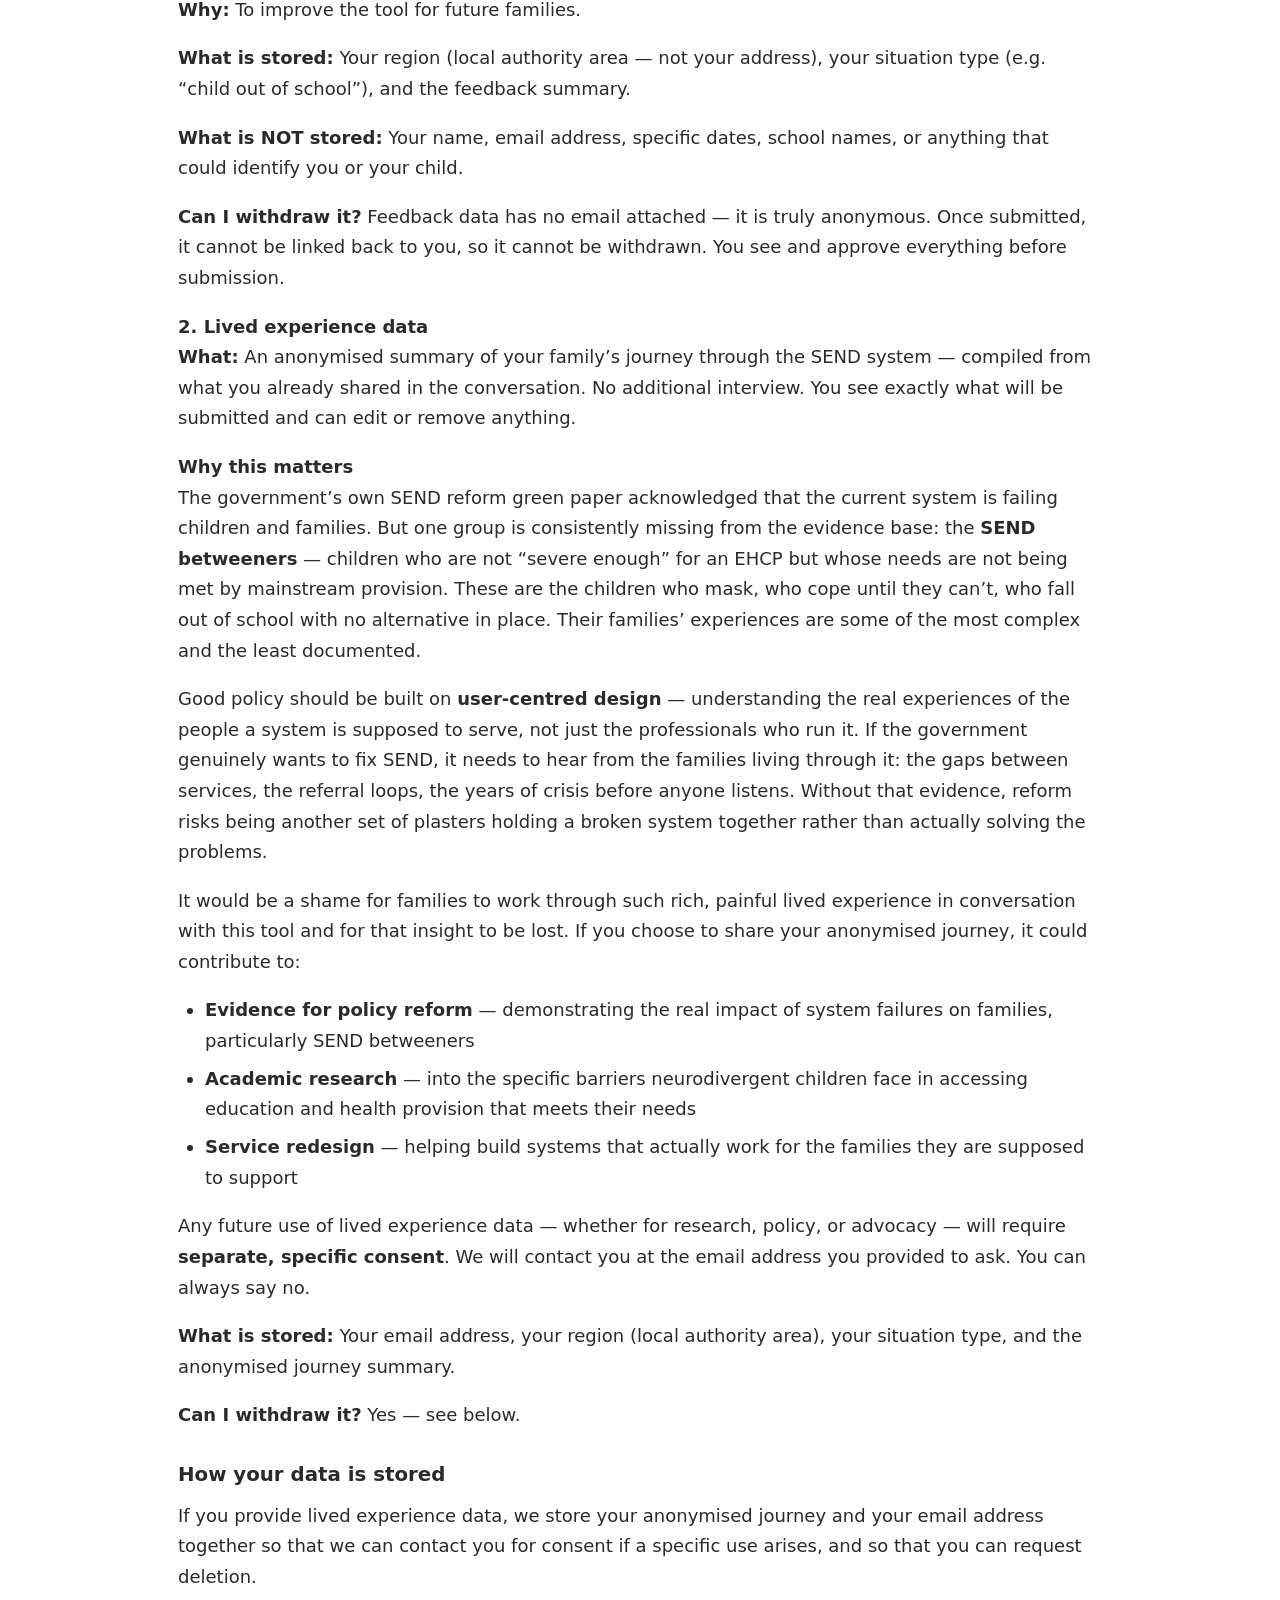
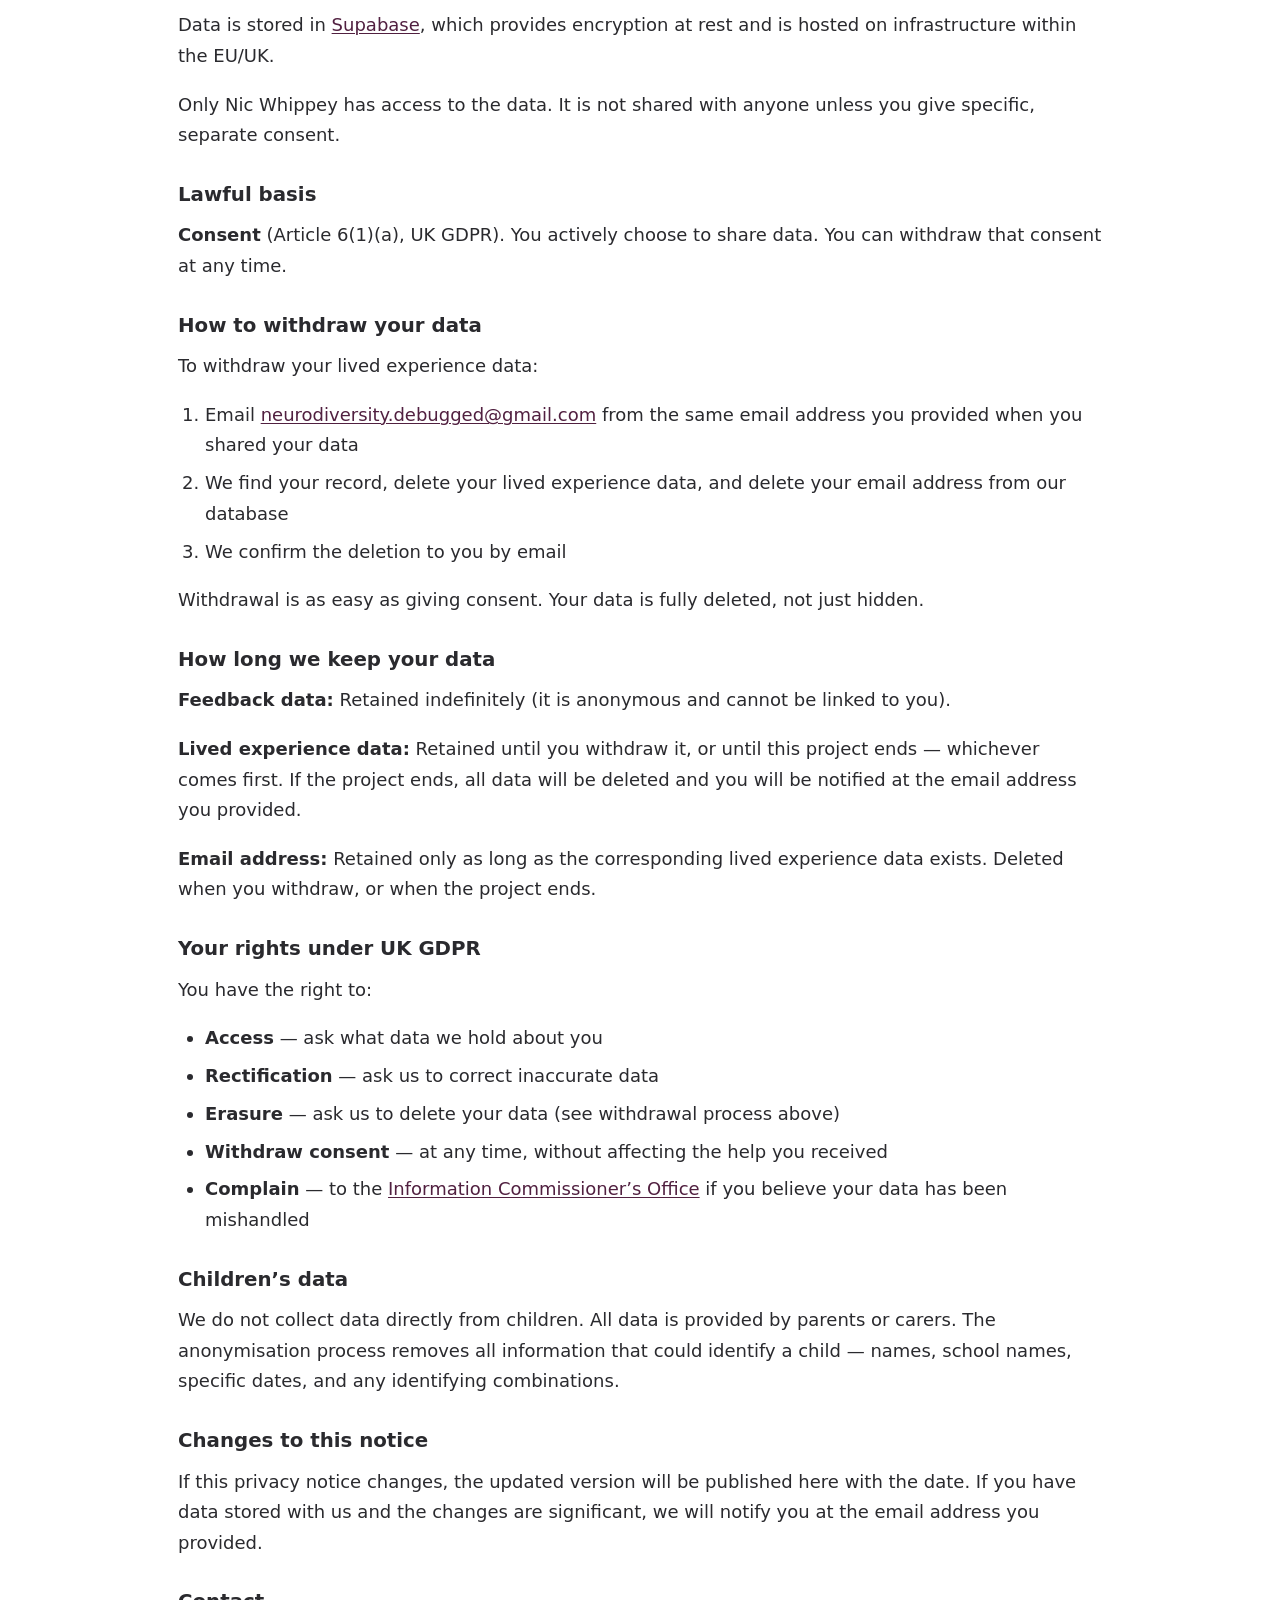
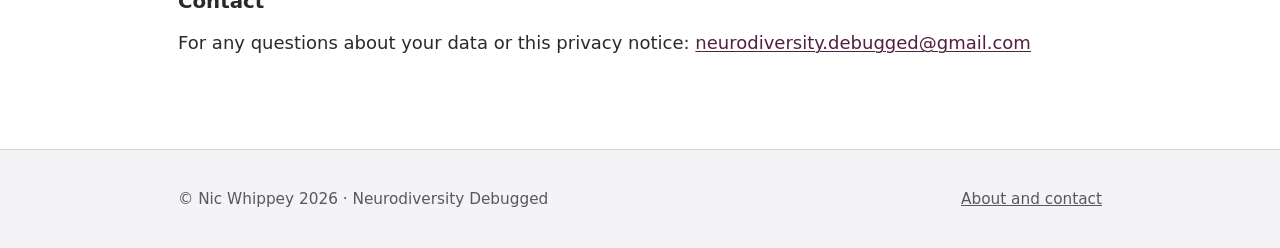
==== commit 45724246: "Refactor About page layout; update hero section text for clarity and impact; enhance styling for imp" ====
--- a/send-rights-ai-helper/index.html
+++ b/send-rights-ai-helper/index.html
@@ -14,22 +14,10 @@
 </head>
 <body>
 
+
 <a class="skip-link" href="#main">Skip to content</a>
 
 <div id="site-header"></div>
-
-<section class="hero">
-  <div class="container">
-    <h1>Your child has rights.<br>Let&rsquo;s help you use them.</h1>
-    <p>The <strong>SEND Rights AI Helper</strong> &mdash; a free AI-powered guide for parents of children with SEND in England. Built by one parent, for other families. Part of Neurodiversity Debugged.</p>
-    <div class="highlight" style="margin-top:1.5rem; text-align:center;">
-      <p style="font-size:1.15rem;"><strong>Coming soon &mdash; currently in testing.</strong><br>The tool is being refined before public launch. If you would like to be notified when it goes live, <a class="site-email">get in touch</a>.</p>
-    </div>
-    <div class="btn-group">
-      <a href="/resources.html" class="btn btn-secondary">View resources</a>
-    </div>
-  </div>
-</section>
 
 <main id="main">
   <div class="container">
@@ -112,7 +100,7 @@
 
     <p>Every conversation makes the tools better. Every family who uses the SEND Rights AI Helper and shares anonymised feedback helps the next family get a better answer. Every gap that surfaces becomes something I can fix.</p>
 
-    <p>If you are a parent going through this, I see you. If you are a professional who wants to do better, I want to work with you. If you are someone who builds things and wants to help, <a class="site-email">get in touch</a>.</p>
+    <p>If you are a parent going through this, I see you.</p>
 
     <hr style="margin: 3rem 0;">
 
--- a/style.css
+++ b/style.css
@@ -110,7 +110,7 @@
 
 /* === Hero === */
 .hero {
-  background: var(--primary-light);
+  background: #F8F6FA; /* Lighter, less saturated, more distinct from cards */
   padding: 3rem 0;
   border-bottom: 1px solid var(--border);
 }
@@ -239,22 +239,25 @@
 }
 
 .card {
-  background: var(--bg-warm);
-  border: 1px solid var(--border);
+  background: rgba(81, 32, 64, 0.32); /* Stronger aubergine, more purple */
+  border: 1.5px solid rgba(81, 32, 64, 0.38);
   border-radius: 8px;
   padding: 1.5rem;
+  text-align: center;
 }
 
 .card h3 {
   margin-top: 0;
   margin-bottom: 0.5rem;
   color: var(--primary-dark);
+  text-align: center;
 }
 
 .card p {
   font-size: 0.95rem;
   color: var(--text-light);
   margin-bottom: 0.75rem;
+  text-align: left;
 }
 
 .card a.card-link {
@@ -389,6 +392,68 @@
   color: var(--primary);
 }
 
+/* === Card icons (SVG) === */
+.card-icon {
+  width: 2.5rem;
+  height: 2.5rem;
+  display: block;
+  margin: 0.5rem auto 0.6rem;
+  opacity: 0.7;
+}
+
+/* === Article cards (horizontal row) === */
+.article-list {
+  display: flex;
+  flex-direction: column;
+  gap: 1rem;
+  margin: 1.5rem 0;
+}
+
+.article-card {
+  display: flex;
+  align-items: center;
+  gap: 1.2rem;
+  padding: 1rem 1.2rem;
+  border-radius: 10px;
+  background: #fff;
+  box-shadow: 0 2px 8px rgba(0, 0, 0, 0.08);
+  text-decoration: none;
+  color: var(--text);
+  transition: transform 0.15s, box-shadow 0.15s;
+}
+
+.article-card:hover {
+  transform: translateY(-2px);
+  box-shadow: 0 4px 14px rgba(0, 0, 0, 0.12);
+}
+
+.article-card .article-text {
+  flex: 1;
+  min-width: 0;
+}
+
+.article-card h3 {
+  font-size: 1.05rem;
+  line-height: 1.35;
+  color: var(--primary);
+  margin: 0 0 0.3rem;
+}
+
+.article-card p {
+  font-size: 0.9rem;
+  line-height: 1.4;
+  color: #555;
+  margin: 0;
+}
+
+.article-card img {
+  width: 110px;
+  height: 80px;
+  object-fit: cover;
+  border-radius: 6px;
+  flex-shrink: 0;
+}
+
 /* === Responsive === */
 @media (max-width: 600px) {
   html {
@@ -415,6 +480,25 @@
   .btn {
     text-align: center;
     width: 100%;
+  }
+
+  .article-card {
+    flex-direction: row;
+    gap: 0.8rem;
+    padding: 0.8rem;
+  }
+
+  .article-card img {
+    width: 80px;
+    height: 60px;
+  }
+
+  .article-card h3 {
+    font-size: 0.95rem;
+  }
+
+  .article-card p {
+    font-size: 0.82rem;
   }
 
   footer .container {
